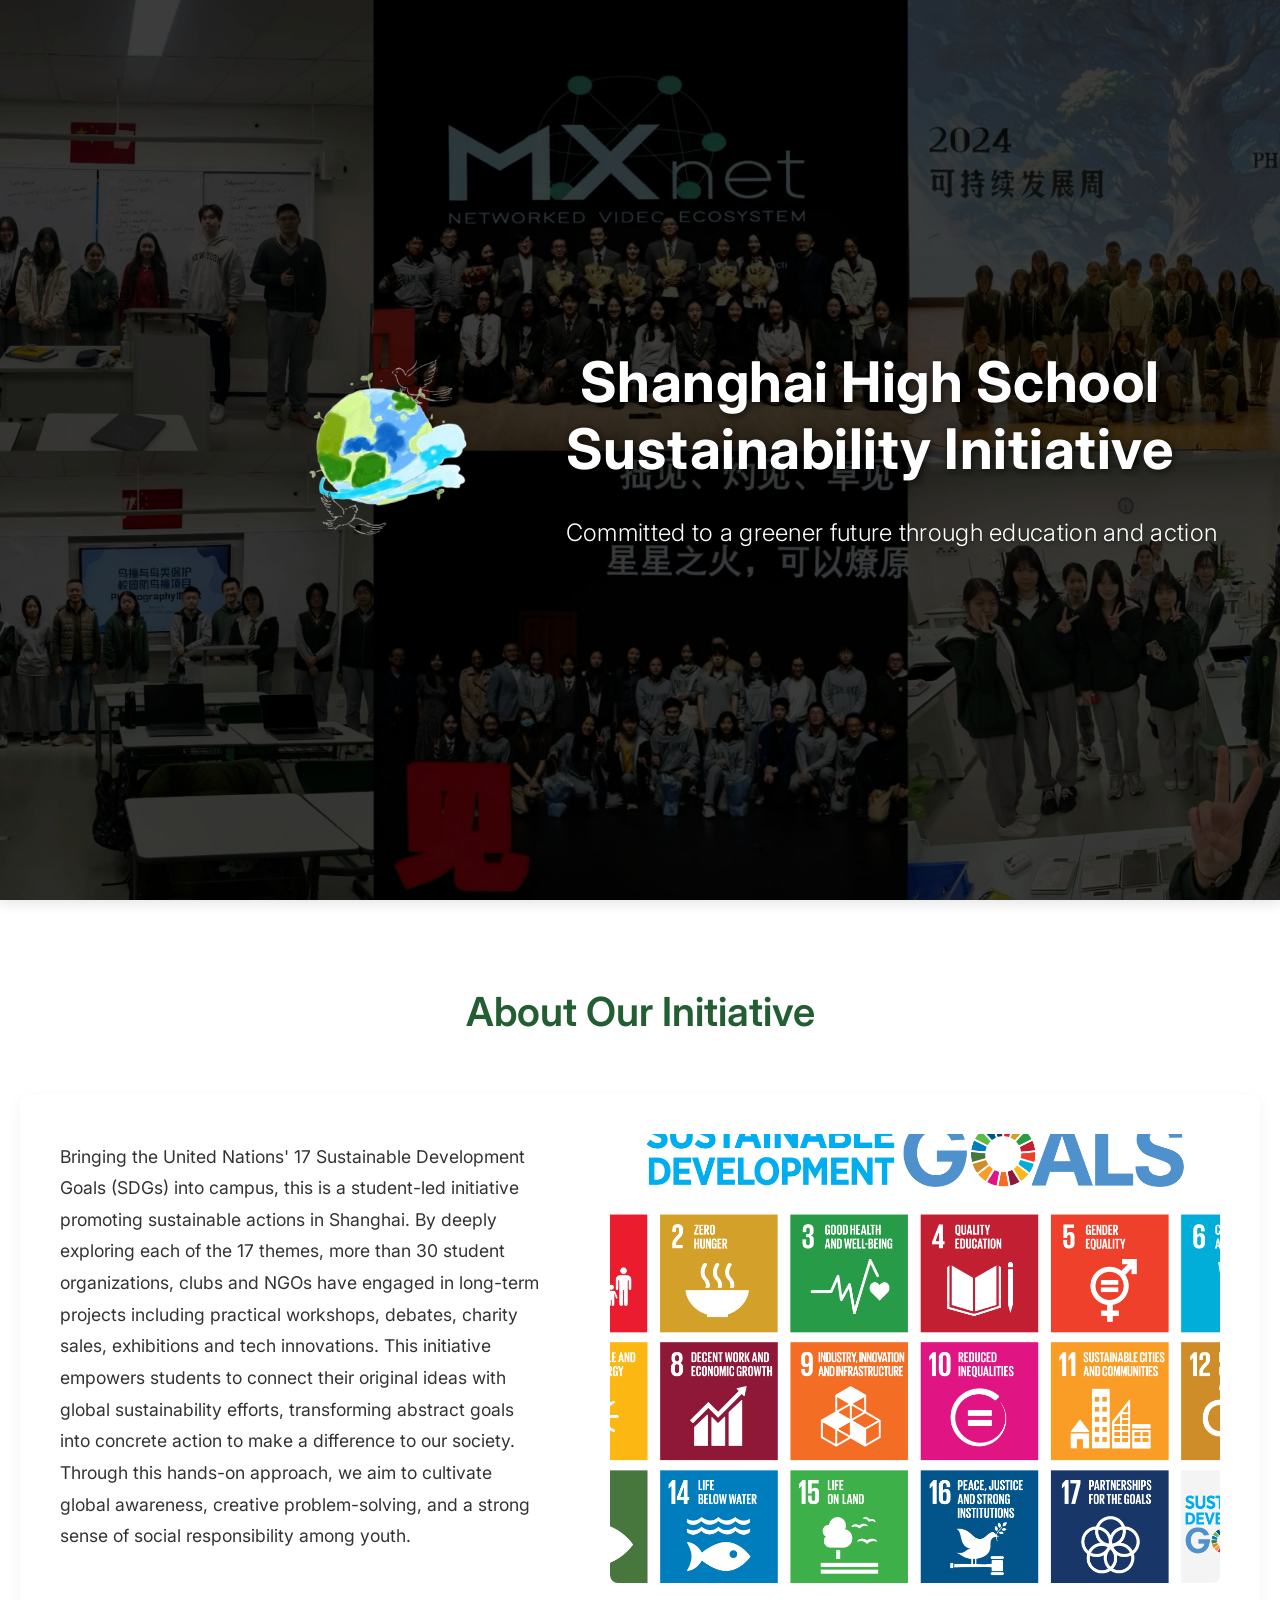
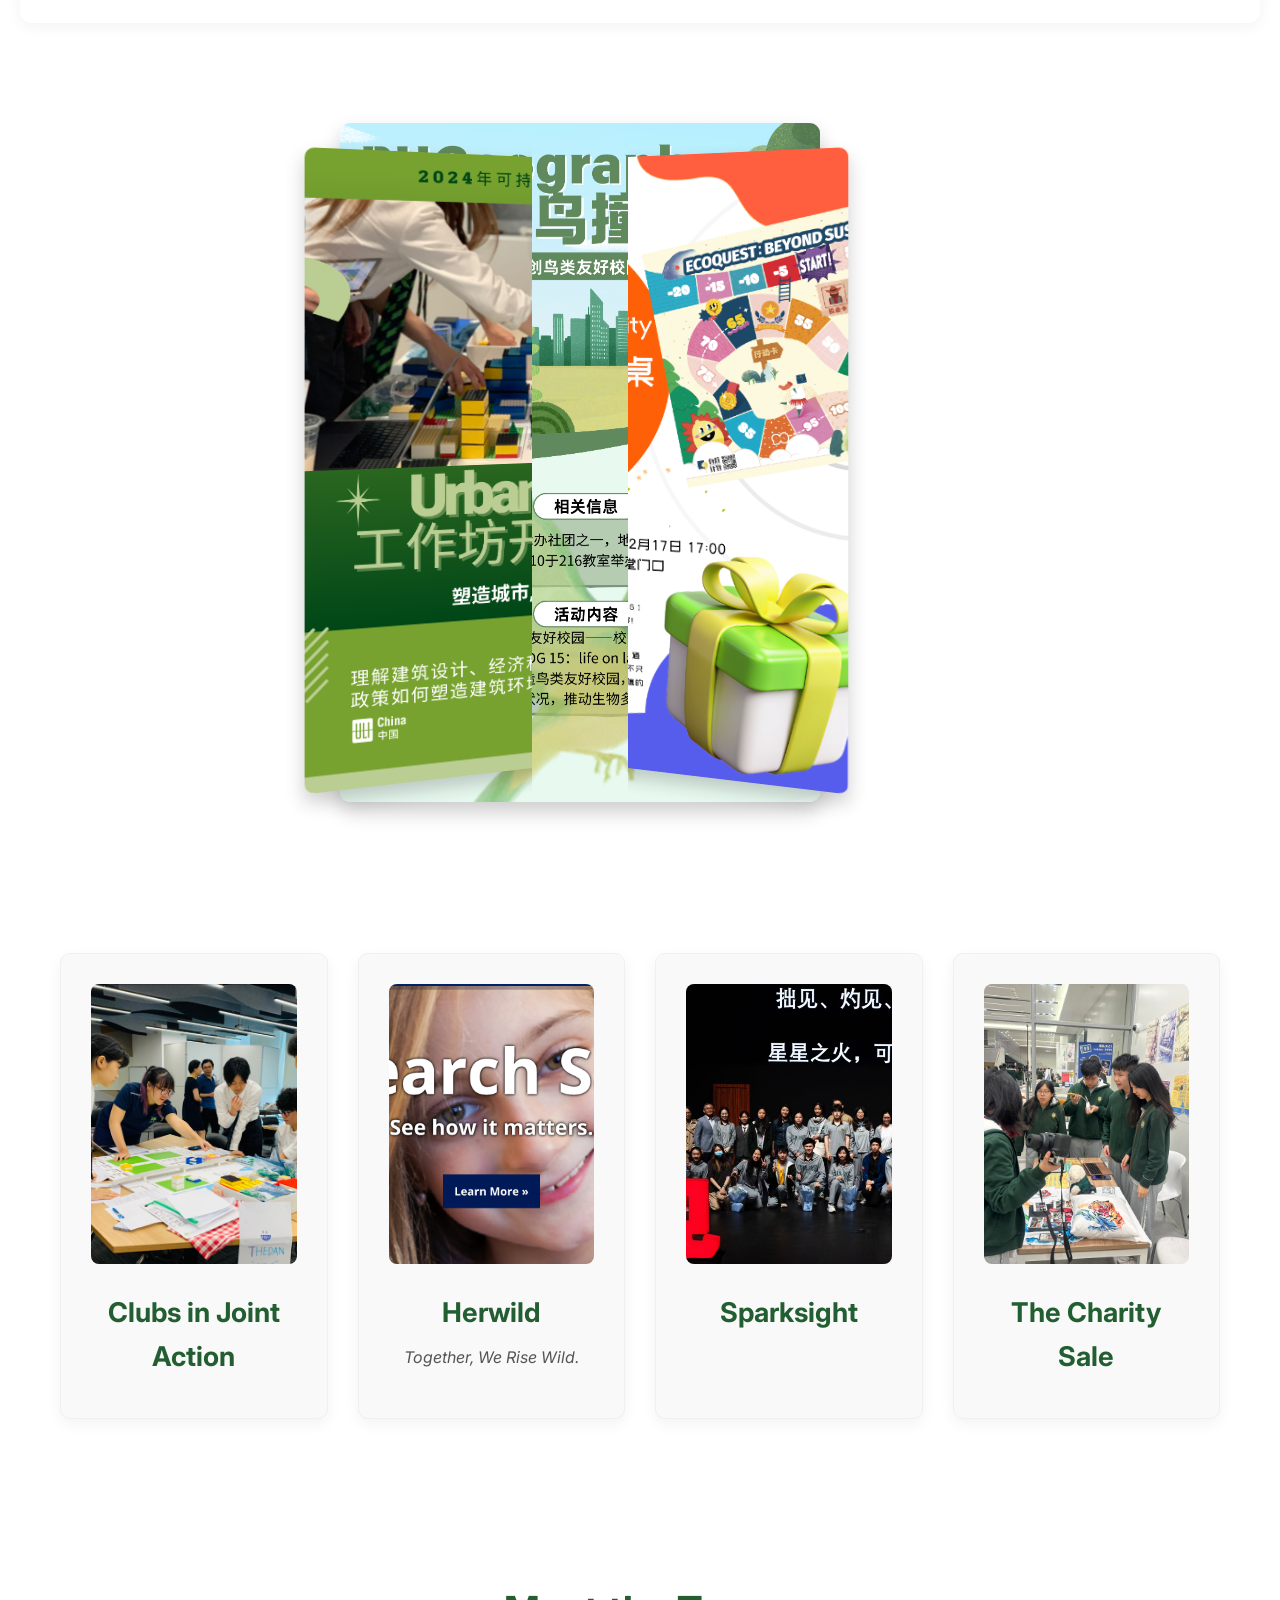
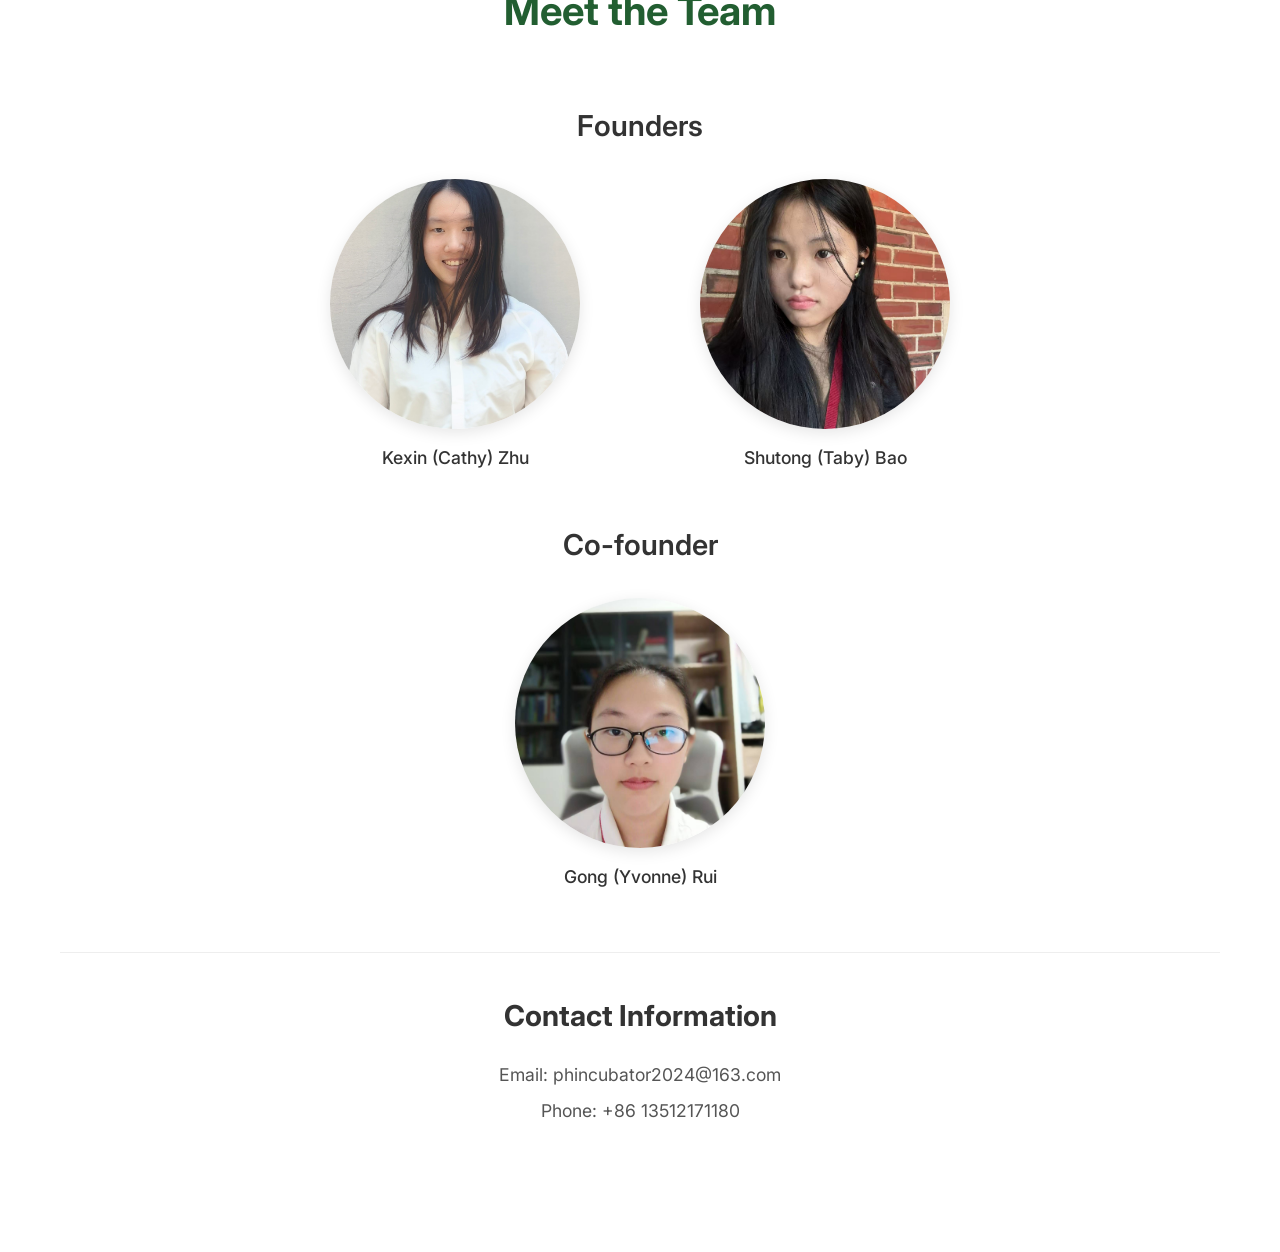
==== index.html @ 22771d93 "Rename c1.html to index.html" ====
<!DOCTYPE html>
<html lang="en">
<head>
    <meta charset="UTF-8">
    <meta name="viewport" content="width=device-width, initial-scale=1.0">
    <title>Shanghai High School Sustainability Initiative</title>
    <link rel="preconnect" href="https://fonts.googleapis.com">
    <link rel="preconnect" href="https://fonts.gstatic.com" crossorigin>
    <link href="https://fonts.googleapis.com/css2?family=Inter:wght@400;500;600;700&display=swap" rel="stylesheet">
    <link rel="stylesheet" href="c1.css">
    <style>
        * {
            margin: 0;
            padding: 0;
            box-sizing: border-box;
        }

        body {
            font-family: 'Inter', sans-serif;
            color: #333;
            line-height: 1.6;
            overflow-x: hidden;
            margin: 0;
            padding: 0;
            background-color: #fff;
        }

        .hero {
            height: 100vh;
            background-image: url('01.png');
            background-size: cover;
            background-position: center;
            background-attachment: fixed;
            position: relative;
            display: flex;
            align-items: center;
            justify-content: center;
            text-align: center;
        }

        .hero-content {
            position: relative;
            z-index: 2;
            color: white;
            text-align: left;
            padding: 40px 20px 40px 100px;
            max-width: 1400px;
            width: 100%;
            margin: 0 0 0 auto;
            box-sizing: border-box;
        }

        .logo-title {
            display: flex;
            flex-direction: row;
            align-items: center;
            justify-content: flex-start;
            gap: 60px;
            margin: 0;
            padding: 20px 0;
            width: 100%;
        }
        
        .title-wrapper {
            display: flex;
            flex-direction: column;
            align-items: flex-start;
            max-width: 800px;
            padding: 0;
            flex-shrink: 1;
        }

        .logo-title img {
            max-height: 400px;
            max-width: 700px;
            width: auto;
            height: auto;
            display: block;
            object-fit: contain;
            object-position: left center;
        }
        
        .logo-title img:hover {
            transform: scale(1.05);
        }

        .title {
            font-size: 2.8rem;
            font-weight: 700;
            text-shadow: 2px 2px 8px rgba(0, 0, 0, 0.7);
            line-height: 1.1;
            margin: 0;
            text-align: left;
            padding: 0;
            letter-spacing: 0.5px;
        }

        .subtitle {
            font-size: 1.4rem;
            margin: 15px 0 0 0;
            color: rgba(220, 230, 230, 0.95);
            text-shadow: 1px 1px 3px rgba(0, 0, 0, 0.7);
            font-weight: 300;
            line-height: 1.5;
            text-align: left;
            max-width: 100%;
            letter-spacing: 0.3px;
        }

        .hero::before {
            content: '';
            position: absolute;
            top: 0;
            left: 0;
            right: 0;
            bottom: 0;
            background: rgba(0, 0, 0, 0.4);
            z-index: 1;
        }

        .hero-content {
            position: relative;
            z-index: 2;
            max-width: 90%;
            text-align: center;
        }

        .hero-content h1 {
            font-size: 3.5rem;
            margin-bottom: 1rem;
            text-align: center;
        }

        .hero-content p {
            font-size: 1.5rem;
            color: #fff;
            text-shadow: 0 2px 4px rgba(0,0,0,0.5);
            margin-top: 1rem;
        }

        h1 {
            color: white;
            font-weight: 700;
            line-height: 1.2;
        }

        .content-section {
            padding: 80px 10%;
            background-color: #fff;
        }

        .about-section {
            padding: 80px 20px;
            background-color: #fff;
            width: 100%;
            box-sizing: border-box;
        }
        
        .about-content {
            width: 100%;
            max-width: 1400px;
            margin: 0 auto;
        }
        
        .section-title {
            text-align: center;
            font-size: 2.5rem;
            color: #225e31;
            margin-bottom: 50px;
            font-weight: 600;
        }
        
        .about-container {
            display: flex;
            flex-direction: row;
            align-items: center;
            justify-content: center;
            gap: 50px;
            width: 100%;
            max-width: 1400px;
            margin: 0 auto;
            padding: 40px;
            box-sizing: border-box;
        }

        .about-text {
            flex: 1 1 45%;
            max-width: 45%;
            text-align: left;
        }
        
        .about-text p {
            color: #333;
            font-size: 1.1rem;
            line-height: 1.8;
            margin: 0 0 1.5rem 0;
            text-align: left;
        }
        
        .about-image {
            flex: 1 1 55%;
            max-width: 55%;
            display: flex;
            justify-content: center;
            align-items: center;

    .about-img {
        max-width: 60%;
        height: auto;
        object-fit: contain;
        display: block;
        margin: 0 auto;
        transition: transform 0.3s ease;
    }

    .about-img:hover {
        transform: scale(1.05);
    }
    
    .gallery-container-stacked {
        position: relative;
        width: 600px;
        height: 400px;
        margin: 100px auto;
        transform-style: preserve-3d;
        perspective: 1000px;
    }
        }
        
        .gallery-container-stacked {
            position: relative;
            width: 600px;
            height: 400px;
            margin: 100px auto;
            transform-style: preserve-3d;
            perspective: 1000px;
        }

        .gallery-image-stacked {
            position: absolute;
            width: 80%;
            height: auto;
            object-fit: cover;
            border-radius: 10px;
            box-shadow: 0 10px 20px rgba(0,0,0,0.2);
            cursor: pointer;
            transition: transform 0.5s ease, z-index 0.5s ease;
        }

        .gallery-image-stacked:nth-child(1) {
            transform: translateX(-10%) rotateY(15deg) scale(0.9);
            z-index: 1;
        }

        .gallery-image-stacked:nth-child(2) {
            transform: translateX(0) rotateY(0deg) scale(1);
            z-index: 2;
        }

        .gallery-image-stacked:nth-child(3) {
            transform: translateX(10%) rotateY(-15deg) scale(0.9);
            z-index: 1;
        }

        .gallery-container-stacked:hover .gallery-image-stacked:nth-child(1) {
            transform: translateX(-70%) rotateY(0deg) scale(0.9);
            z-index: 3;
        }

        .gallery-container-stacked:hover .gallery-image-stacked:nth-child(2) {
            transform: translateX(0) rotateY(0deg) scale(0.9);
            z-index: 3;
        }

        .gallery-container-stacked:hover .gallery-image-stacked:nth-child(3) {
            transform: translateX(70%) rotateY(0deg) scale(0.9);
            z-index: 3;
        }

        .lightbox-overlay-stacked {
            position: fixed;
            top: 0;
            left: 0;
            width: 100%;
            height: 100%;
            background-color: rgba(0,0,0,0.8);
            backdrop-filter: blur(10px);
            display: flex;
            justify-content: center;
            align-items: center;
            z-index: 1000;
        }

        .lightbox-image-stacked {
            max-width: 90%;
            max-height: 90%;
            object-fit: contain;
            box-shadow: 0 0 40px rgba(0,0,0,0.5);
        }

        .close-lightbox-stacked {
            position: absolute;
            top: 30px;
            right: 40px;
            color: #fff;
            font-size: 50px;
            font-weight: bold;
            cursor: pointer;
        }

        .projects-section {
            padding: 80px 40px;
            background-color: #fff;
            margin-top: 350px;
        }

        .projects-grid {
            display: flex;
            justify-content: center;
            gap: 30px;
            max-width: 1600px;
            margin: 0 auto;
        }

        .project-card {
            flex: 1 1 360px;
            max-width: 400px;
            background-color: #f9f9f9;
            border: 1px solid #f0f0f0;
            border-radius: 10px;
            text-align: center;
            padding: 30px;
            box-shadow: 0 5px 15px rgba(0,0,0,0.05);
            transition: transform 0.3s, box-shadow 0.3s;
            text-decoration: none;
        }

        .project-card:hover {
            transform: translateY(-10px);
            box-shadow: 0 15px 25px rgba(0,0,0,0.1);
        }

        .project-card img {
            width: 100%;
            height: 280px;
            object-fit: cover;
            border-radius: 8px;
            margin-bottom: 20px;
        }

        .project-card h3 {
            font-size: 1.7rem;
            color: #225e31;
            margin: 0 0 10px 0;
        }

        .project-card .slogan {
            font-size: 1rem;
            color: #555;
            font-style: italic;
        }

        .team-section {
            padding: 80px 40px 40px;
            text-align: center;
            background-color: #fff;
        }

        .team-section h2 {
            font-size: 2.5rem;
            color: #225e31;
            margin-bottom: 60px;
        }

        .team-subsection {
            margin-bottom: 50px;
        }

        .team-subsection h3 {
            font-size: 1.8rem;
            color: #333;
            margin-bottom: 30px;
            font-weight: 600;
        }

        .team-grid {
            display: flex;
            justify-content: center;
            gap: 120px;
            flex-wrap: wrap;
        }

        .team-member {
            flex-basis: 250px;
            display: flex;
            flex-direction: column;
            align-items: center;
        }

        .team-member img {
            width: 250px;
            height: 250px;
            border-radius: 50%;
            object-fit: cover;
            margin-bottom: 15px;
            box-shadow: 0 4px 15px rgba(0,0,0,0.1);
        }

        .team-member p {
            font-size: 1.1rem;
            font-weight: 500;
        }

        .contact-info {
            margin-top: 60px;
            padding-top: 40px;
            border-top: 1px solid #eee;
        }

        .contact-info h3 {
            font-size: 1.8rem;
            color: #333;
            margin-bottom: 20px;
        }

        .contact-info p {
            font-size: 1.1rem;
            color: #555;
            line-height: 1.8;
            margin: 5px 0;
        }

        @media (max-width: 1200px) {
            .book {
                width: 70vw;
                height: 60vh;
            }
        }

        @media (max-width: 768px) {
            .logo-title {
                flex-direction: column;
                gap: 20px;
                padding: 30px 0;
            }

            .logo-title img {
                height: 150px;
                margin: 0 auto;
            }

            .title {
                font-size: 2.5rem;
                text-align: center;
            }

            .subtitle {
                font-size: 1.2rem;
                max-width: 90%;
            }
            
            .about-container {
                flex-direction: column;
                gap: 30px;
                padding: 20px;
            }
            
            .about-text {
                padding-right: 0;
            }
            
            .about-image {
                max-width: 100%;
                margin-top: 20px;
            }
            
            .book-container {
                height: 50vh;
                min-height: 300px;
                margin: 20px auto;
            }
            
            .book {
                max-width: 90%;
            }
        }
        
        @media (max-width: 480px) {
            .title {
                font-size: 2rem;
            }
            
            .subtitle {
                font-size: 1.1rem;
            }
        }
    </style>
</head>
<body>
    <div class="hero">
        <div class="hero-content">
            <div class="logo-title">
                <img src="lg.png?v=1.1" alt="Logo" class="logo">
                <div class="title-wrapper">
                    <h1 class="title">Shanghai High School<br>Sustainability Initiative</h1>
                    <p class="subtitle">Committed to a greener future through education and action</p>
                </div>
            </div>
        </div>
    </div>

    <div class="about-section">
        <div class="about-content">
            <h2 class="section-title">About Our Initiative</h2>
            <div class="about-container">
                <div class="about-text">
                    <p>Bringing the United Nations' 17 Sustainable Development Goals (SDGs) into campus, this is a student-led initiative promoting sustainable actions in Shanghai. By deeply exploring each of the 17 themes, more than 30 student organizations, clubs and NGOs have engaged in long-term projects including practical workshops, debates, charity sales, exhibitions and tech innovations. This initiative empowers students to connect their original ideas with global sustainability efforts, transforming abstract goals into concrete action to make a difference to our society. Through this hands-on approach, we aim to cultivate global awareness, creative problem-solving, and a strong sense of social responsibility among youth.</p>
                </div>
                <div class="about-image">
                    <img src="02.png" alt="About our initiative" class="about-img" id="aboutImage">
                </div>

            </div>
        </div>

        <div class="gallery-container">
            <div class="gallery-container-stacked">
                <img src="03.png" alt="Image 3" class="gallery-image-stacked">
                <img src="04.png" alt="Image 4" class="gallery-image-stacked">
                <img src="05.png" alt="Image 5" class="gallery-image-stacked">
            </div>

            <div class="lightbox-overlay-stacked" style="display: none;">
                <span class="close-lightbox-stacked">&times;</span>
                <img class="lightbox-image-stacked" src="">
            </div>
        </div>

        <section class="projects-section">
            <div class="projects-grid">
                <a href="clubs.html" class="project-card">
                    <img src="p1.png" alt="Clubs in Joint Action">
                    <h3>Clubs in Joint Action</h3>
                </a>
                <div class="project-card">
                    <img src="p2.png" alt="Herwild">
                    <h3>Herwild</h3>
                    <p class="slogan">Together, We Rise Wild.</p>
                </div>
                <div class="project-card">
                    <img src="p3.png" alt="Sparksight">
                    <h3>Sparksight</h3>
                </div>
                <div class="project-card">
                    <img src="p4.png" alt="The Charity Sale">
                    <h3>The Charity Sale</h3>
                </div>
            </div>
        </section>

        <section class="team-section">
            <h2>Meet the Team</h2>
            <div class="team-subsection">
                <h3>Founders</h3>
                <div class="team-grid">
                    <div class="team-member">
                        <img src="jr1.png" alt="Kexin (Cathy) Zhu">
                        <p>Kexin (Cathy) Zhu</p>
                    </div>
                    <div class="team-member">
                        <img src="jr2.png" alt="Shutong (Taby) Bao">
                        <p>Shutong (Taby) Bao</p>
                    </div>
                </div>
            </div>
            <div class="team-subsection">
                <h3>Co-founder</h3>
                <div class="team-grid">
                    <div class="team-member">
                        <img src="jr3.png" alt="Gong (Yvonne) Rui">
                        <p>Gong (Yvonne) Rui</p>
                    </div>
                </div>
            </div>
            <div class="contact-info">
                <h3>Contact Information</h3>
                <p>Email: phincubator2024@163.com</p>
                <p>Phone: +86 13512171180</p>
            </div>
        </section>
        <script src="c1.js"></script>
        <script>
            document.addEventListener('DOMContentLoaded', function() {
                const galleryImages = document.querySelectorAll('.gallery-image-stacked');
                const lightboxOverlay = document.querySelector('.lightbox-overlay-stacked');
                const lightboxImage = document.querySelector('.lightbox-image-stacked');
                const closeLightbox = document.querySelector('.close-lightbox-stacked');

                galleryImages.forEach(image => {
                    image.addEventListener('click', () => {
                        const src = image.getAttribute('src');
                        lightboxImage.setAttribute('src', src);
                        lightboxOverlay.style.display = 'flex';
                    });
                });

                const closeLight = () => {
                    lightboxOverlay.style.display = 'none';
                }

                closeLightbox.addEventListener('click', closeLight);
                lightboxOverlay.addEventListener('click', (e) => {
                    if (e.target === lightboxOverlay) {
                        closeLight();
                    }
                });
            });
        </script>
    </div>
</body>
</html>
---- c1.css ----
/* Base Styles */
body {
    font-family: 'Inter', sans-serif;
    color: #333;
    line-height: 1.6;
    overflow-x: hidden;
    background: linear-gradient(135deg, #e8f5e9 0%, #ffffff 100%);
    min-height: 100vh;
}

/* Hero Section */
.hero {
    height: 100vh;
    background-image: url('01.png');
    background-size: cover;
    background-position: center;
    background-attachment: fixed;
    position: relative;
    display: flex;
    align-items: center;
    justify-content: center;
    text-align: center;
    box-shadow: 0 4px 12px rgba(0,0,0,0.1);
}

.hero::before {
    content: '';
    position: absolute;
    top: 0;
    left: 0;
    right: 0;
    bottom: 0;
    background: linear-gradient(135deg, rgba(46, 125, 50, 0.2) 0%, rgba(200, 230, 201, 0.6) 100%);
}

.hero-content {
    position: relative;
    z-index: 1;
    max-width: 90%;
    color: #1b5e20;
    text-shadow: 0 1px 2px rgba(255,255,255,0.8);
}

.hero-content h1 {
    font-size: clamp(2rem, 5vw, 3.5rem);
    font-weight: 700;
    line-height: 1.2;
    margin-bottom: 1.5rem;
}

.hero-content .title-line {
    display: block;
}

.hero-content p {
    font-size: clamp(1.1rem, 2vw, 1.5rem);
    color: #2e7d32;
    text-shadow: 0 1px 2px rgba(255,255,255,0.8);
    margin-top: 1.5rem;
}

/* Content Section */
.content-section {
    padding: 40px 20px;
    background: linear-gradient(135deg, #ffffff 0%, #e8f5e9 100%);
    min-height: 100vh;
    display: flex;
    flex-direction: column;
    align-items: center;
    justify-content: center;
    overflow: hidden;
}

.about-container {
    display: flex;
    align-items: center;
    gap: 40px;
    margin-bottom: 60px;
    background: rgba(255, 255, 255, 0.8);
    padding: 30px;
    border-radius: 12px;
    box-shadow: 0 4px 15px rgba(0,0,0,0.05);
}

.about-text {
    flex: 1.5;
    padding-right: 20px;
}

.about-text h2 {
    font-size: clamp(1.8rem, 3vw, 2.5rem);
    margin-bottom: 1.5rem;
    color: #1b5e20;
}

.about-text p {
    font-size: clamp(1rem, 1.2vw, 1.2rem);
    line-height: 1.8;
    margin-bottom: 1.5rem;
    color: #2e7d32;
}

.about-image {
    flex: 1;
    text-align: center;
    max-width: 40%;
}

.about-image img {
    max-width: 100%;
    height: auto;
    border-radius: 8px;
    box-shadow: 0 4px 15px rgba(0,0,0,0.1);
    transition: transform 0.3s ease;
}

.about-image:hover img {
    transform: scale(1.02);
}

/* Book Container */
.book-container {
    perspective: 1200px;
    width: 100%;
    max-width: 600px;
    height: 60vh;
    min-height: 400px;
    margin: 20px auto;
    display: flex;
    justify-content: center;
    align-items: center;
    position: relative;
}

.book {
    position: relative;
    width: 100%;
    height: 100%;
    max-width: 500px;
    transform-style: preserve-3d;
    transition: transform 1s;
    transform-origin: center;
    margin: 0 auto;
}

.front-cover, .back-cover, .page {
    position: absolute;
    width: 100%;
    height: 100%;
    top: 0;
    left: 0;
    border-radius: 8px;
    box-shadow: 0 10px 30px rgba(0,0,0,0.2);
}

.front-cover {
    background: white;
    z-index: 3;
    display: flex;
    align-items: center;
    justify-content: center;
    padding: 20px;
    transform-style: preserve-3d;
    backface-visibility: hidden;
}

.front-cover img {
    max-width: 90%;
    max-height: 90%;
    object-fit: contain;
    border-radius: 4px;
}

.page {
    background: white;
    transform-style: preserve-3d;
    transition: transform 1s;
    z-index: 2;
}

.page-front, .page-back {
    position: absolute;
    width: 100%;
    height: 100%;
    backface-visibility: hidden;
    display: flex;
    align-items: center;
    justify-content: center;
    padding: 20px;
}

.page-front img, .page-back img {
    max-width: 90%;
    max-height: 90%;
    object-fit: contain;
    border-radius: 4px;
}

.page-front {
    transform: rotateY(0deg);
    z-index: 2;
}

.page-back {
    transform: rotateY(180deg);
}

/* Book open state */
.book.open {
    transform: rotateY(180deg);
}

.book.open .page {
    transform: rotateY(-160deg);
    transition-delay: 0.3s;
}

/* Responsive Design */
@media (max-width: 1200px) {
    .book-container {
        height: 50vh;
    }
}

@media (max-width: 768px) {
    .hero-content h1 {
        font-size: 2rem;
    }
    
    .hero-content p {
        font-size: 1.1rem;
    }

    .about-container {
        flex-direction: column;
        gap: 30px;
        padding: 20px;
    }

    .about-text {
        padding-right: 0;
    }

    .about-image {
        max-width: 100%;
        margin-top: 20px;
    }
    
    .content-section {
        padding: 20px 15px;
    }
    
    .book-container {
        width: 100%;
        height: 50vh;
        min-height: 300px;
        margin: 20px auto;
    }
    
    .book {
        max-width: 90%;
    }
    
    .front-cover img, 
    .page-front img, 
    .page-back img {
        max-width: 95%;
        max-height: 95%;
    }
}

/* Ensure book is centered in the viewport */
@media (min-height: 800px) {
    .book-container {
        height: 70vh;
    }
}

/* Responsive adjustments */
@media (max-width: 768px) {
    .book-container {
        height: 50vh;
        min-height: 300px;
    }
    
    .book {
        max-width: 90%;
    }
}

/* For very small screens */
@media (max-width: 480px) {
    .book-container {
        height: 40vh;
        min-height: 250px;
    }
    
    .front-cover img,
    .page-front img,
    .page-back img {
        max-width: 95%;
        max-height: 95%;
    }
}

/* Animation */
@keyframes fadeIn {
    from { opacity: 0; transform: translateY(20px); }
    to { opacity: 1; transform: translateY(0); }
}

.about-container, .book-container {
    animation: fadeIn 0.8s ease-out forwards;
}
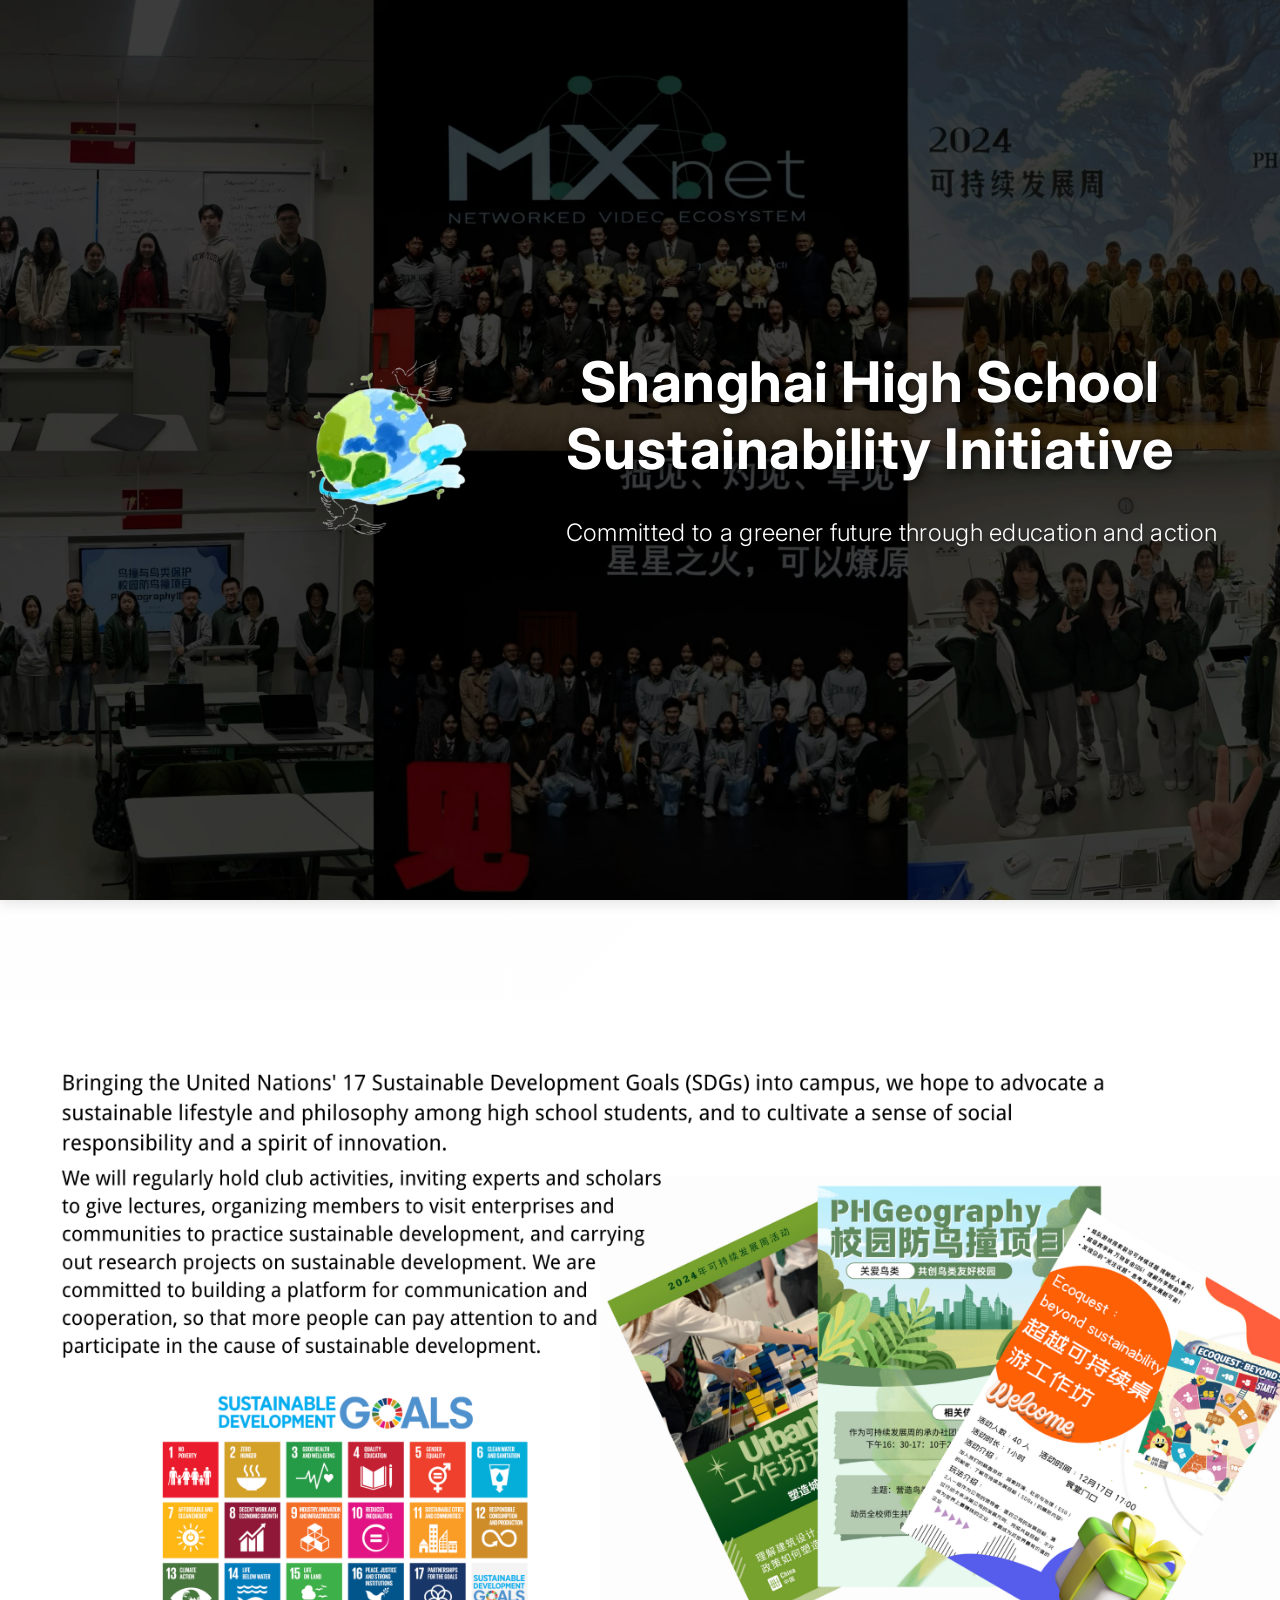
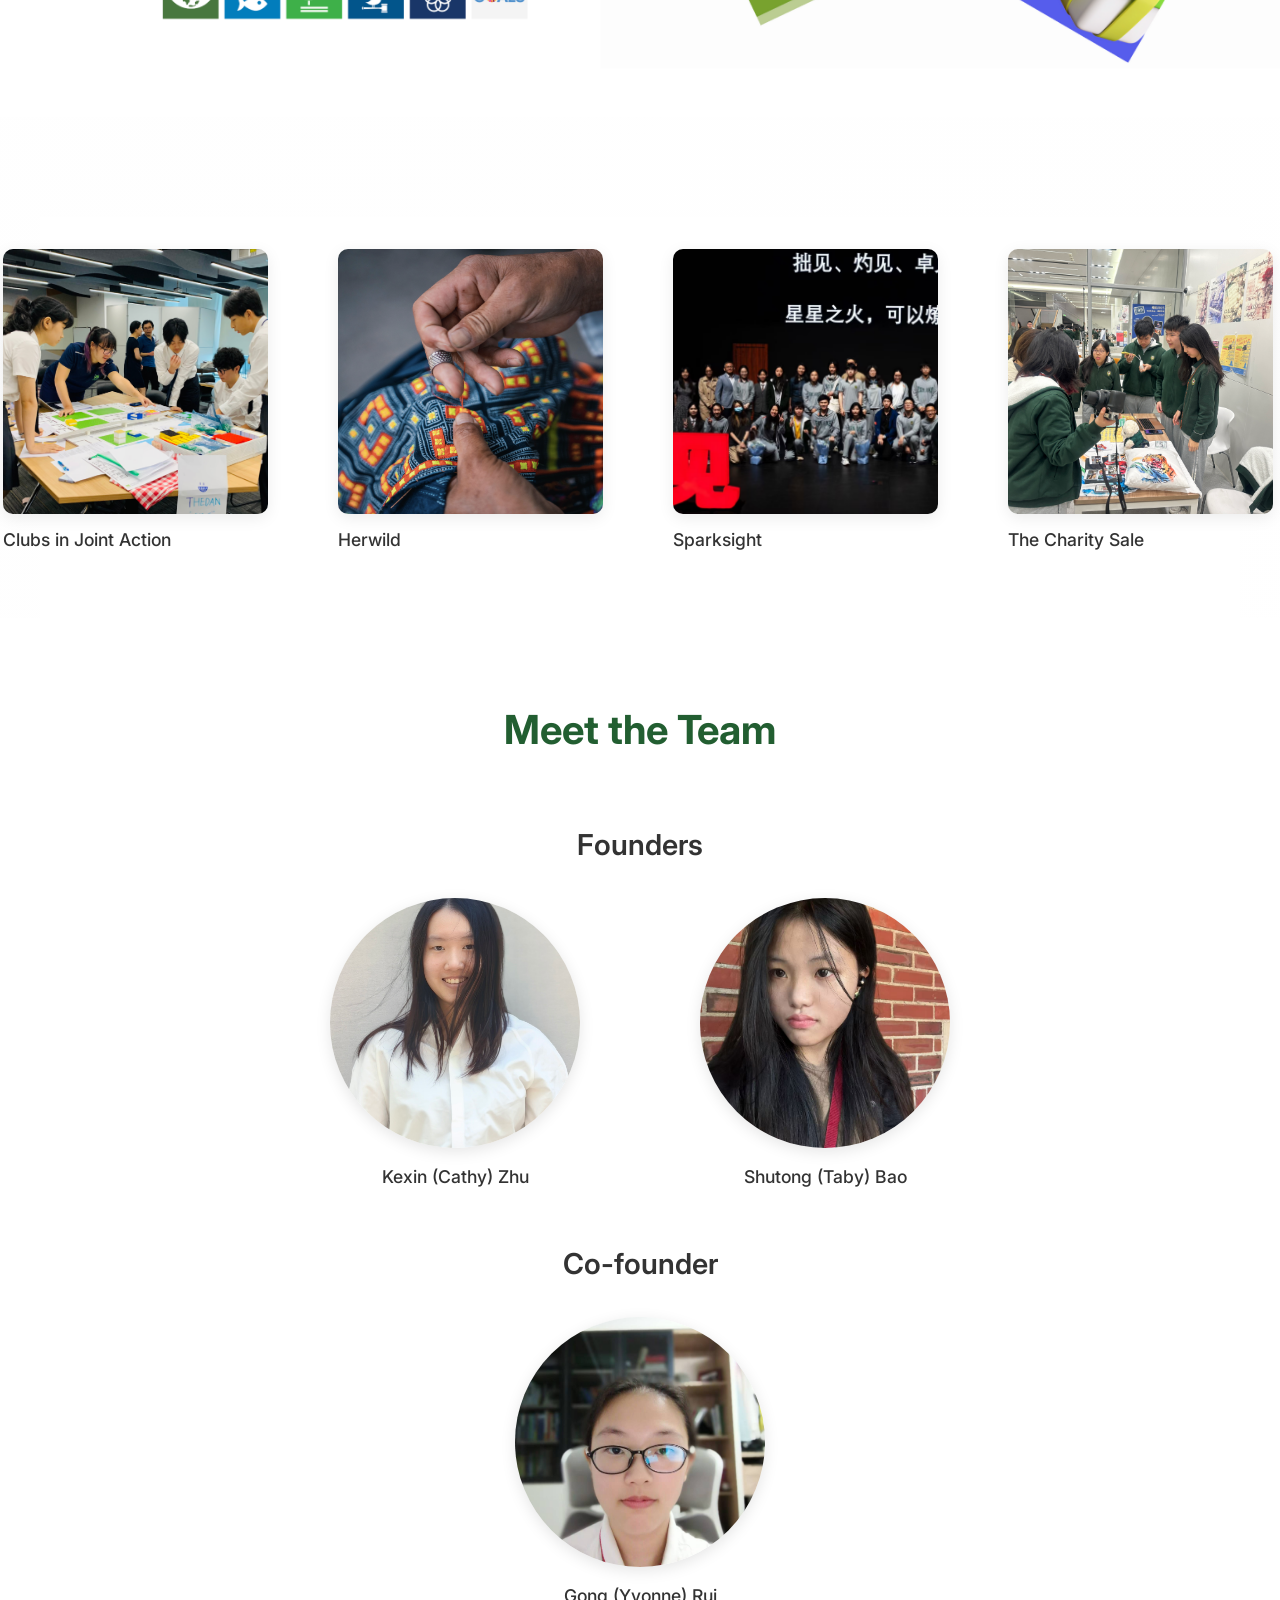
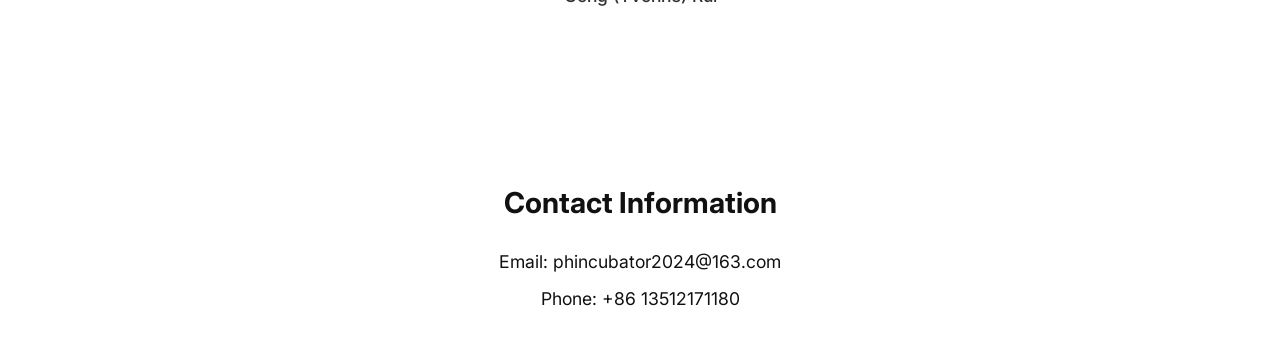
==== commit 7ed9c954: "Update website pages and images" ====
--- a/index.html
+++ b/index.html
@@ -22,7 +22,7 @@
             overflow-x: hidden;
             margin: 0;
             padding: 0;
-            background-color: #fff;
+            background-color: #fff; /* Uniform white background */
         }
 
         .hero {
@@ -145,21 +145,37 @@
         }
 
         .content-section {
+            html, body {
+                background: #ffffff !important;
+                background-color: #ffffff !important;
+                background-image: none !important;
+            }
+            
+            .content-section {
+                background: #ffffff !important;
+                background-color: #ffffff !important;
+                background-image: none !important;
+            }
+            
+            .about-container {
+                background: #ffffff !important;
+                background-color: #ffffff !important;
+                background-image: none !important;
+                box-shadow: none !important;
+                border-radius: 0 !important;
+            }
+            
+            .about-section {
+                background: #ffffff !important;
+                background-color: #ffffff !important;
+                background-image: none !important;
+            }
             padding: 80px 10%;
-            background-color: #fff;
+            background-color: #fff; /* Uniform white background */
         }
 
         .about-section {
-            padding: 80px 20px;
-            background-color: #fff;
-            width: 100%;
-            box-sizing: border-box;
-        }
-        
-        .about-content {
-            width: 100%;
-            max-width: 1400px;
-            margin: 0 auto;
+            padding: 80px 40px;
         }
         
         .section-title {
@@ -172,68 +188,91 @@
         
         .about-container {
             display: flex;
-            flex-direction: row;
-            align-items: center;
-            justify-content: center;
-            gap: 50px;
-            width: 100%;
-            max-width: 1400px;
+            align-items: center; /* Vertically center align the columns */
+            gap: 60px; /* Increase gap between columns */
+            max-width: 1200px;
             margin: 0 auto;
-            padding: 40px;
-            box-sizing: border-box;
+        }
+
+        .left-column {
+            flex-basis: 45%;
+            display: flex;
+            flex-direction: column;
         }
 
         .about-text {
-            flex: 1 1 45%;
-            max-width: 45%;
-            text-align: left;
+            margin-bottom: 30px;
         }
         
         .about-text p {
             color: #333;
             font-size: 1.1rem;
             line-height: 1.8;
-            margin: 0 0 1.5rem 0;
-            text-align: left;
-        }
-        
-        .about-image {
-            flex: 1 1 55%;
-            max-width: 55%;
-            display: flex;
-            justify-content: center;
-            align-items: center;
-
-    .about-img {
-        max-width: 60%;
+        }
+
+    .right-column {
+        flex-basis: 55%;
+        margin-top: 0; /* Reset margin */
+    }
+
+    .right-side-image {
+        width: 100%;
+        height: auto;
+        transform: rotate(8deg); /* Re-apply and adjust rotation */
+        transition: transform 0.3s ease;
+    }
+
+    .right-side-image:hover {
+        transform: rotate(0deg) scale(1.05);
+    }
+
+
+
+    .bottom-image-section {
+        width: 100%;
+        display: flex;
+        justify-content: center;
+        align-items: center;
+        margin: 60px 0;
+        padding: 0 40px;
+    }
+
+    .bottom-large-image {
+        width: 70%;
+        max-width: 800px;
         height: auto;
         object-fit: contain;
+        border-radius: 20px;
+        box-shadow: 0 8px 25px rgba(0, 0, 0, 0.2);
+        transition: transform 0.3s ease, box-shadow 0.3s ease;
+        cursor: pointer;
+        background-image: url('02.png');
+        background-size: cover;
+        background-position: center;
+    }
+
+    .bottom-image:hover {
+        transform: scale(1.03);
+        box-shadow: 0 12px 35px rgba(0, 0, 0, 0.3);
+    }
+
+    .bottom-image-container {
+        text-align: center;
+        margin-top: 50px;
+        padding: 0 20px;
+    }
+
+    .bottom-image {
         display: block;
-        margin: 0 auto;
-        transition: transform 0.3s ease;
-    }
-
-    .about-img:hover {
-        transform: scale(1.05);
+        margin: 30px 0 0 0; /* Adjust margin to position below text */
+        max-width: 100%; /* Allow it to take full width of the column */
+        height: auto;
     }
     
-    .gallery-container-stacked {
-        position: relative;
-        width: 600px;
-        height: 400px;
-        margin: 100px auto;
-        transform-style: preserve-3d;
-        perspective: 1000px;
-    }
-        }
-        
-        .gallery-container-stacked {
-            position: relative;
-            width: 600px;
-            height: 400px;
-            margin: 100px auto;
-            transform-style: preserve-3d;
-            perspective: 1000px;
+
+
+        .gallery-image-single:hover {
+            transform: scale(1.05);
         }
 
         .gallery-image-stacked {
@@ -308,44 +347,97 @@
             cursor: pointer;
         }
 
+        .lightbox-overlay-single {
+            position: fixed;
+            top: 0;
+            left: 0;
+            width: 100%;
+            height: 100%;
+            background-color: rgba(0, 0, 0, 0.8);
+            display: flex;
+            justify-content: center;
+            align-items: center;
+            z-index: 1000;
+        }
+
+        .lightbox-image-single {
+            max-width: 90%;
+            max-height: 90%;
+            object-fit: contain;
+        }
+
+        .close-lightbox-single {
+            position: absolute;
+            top: 20px;
+            right: 30px;
+            color: white;
+            font-size: 40px;
+            font-weight: bold;
+            cursor: pointer;
+        }
+
+        .close-lightbox-single:hover {
+            color: #ccc;
+        }
+
         .projects-section {
-            padding: 80px 40px;
-            background-color: #fff;
-            margin-top: 350px;
+            padding: 4rem 2rem;
+            background-color: #ffffff !important;
+            margin-top: 3cm; /* 下移3cm */
         }
 
         .projects-grid {
-            display: flex;
-            justify-content: center;
-            gap: 30px;
+            display: grid;
+            grid-template-columns: repeat(4, 1fr);
+            gap: 4rem;
             max-width: 1600px;
             margin: 0 auto;
         }
+        
+        /* Responsive layout for smaller screens */
+        @media (max-width: 1200px) {
+            .projects-grid {
+                grid-template-columns: repeat(2, 1fr);
+            }
+        }
+        
+        @media (max-width: 768px) {
+            .projects-grid {
+                grid-template-columns: 1fr;
+            }
+        }
 
         .project-card {
-            flex: 1 1 360px;
-            max-width: 400px;
-            background-color: #f9f9f9;
-            border: 1px solid #f0f0f0;
-            border-radius: 10px;
+            background: #ffffff;
+            border: 1px solid #e0e0e0;
+            box-shadow: 0 2px 10px rgba(0,0,0,0.06);
+            border-radius: 15px;
+            padding: 1.5rem;
             text-align: center;
-            padding: 30px;
-            box-shadow: 0 5px 15px rgba(0,0,0,0.05);
-            transition: transform 0.3s, box-shadow 0.3s;
+            transition: transform 0.35s cubic-bezier(0.25, 0.46, 0.45, 0.94), box-shadow 0.35s cubic-bezier(0.25, 0.46, 0.45, 0.94);
             text-decoration: none;
         }
 
         .project-card:hover {
-            transform: translateY(-10px);
-            box-shadow: 0 15px 25px rgba(0,0,0,0.1);
+            transform: translateY(-6px);
+            box-shadow: 0 8px 18px rgba(0,0,0,0.1);
+        }
+
+        /* 移除Clubs in Joint Action的下划线 */
+        .project-card[href="clubs.html"] {
+            text-decoration: none !important;
+        }
+        
+        .project-card[href="clubs.html"] h3 {
+            text-decoration: none !important;
         }
 
         .project-card img {
             width: 100%;
-            height: 280px;
+            height: 250px;
             object-fit: cover;
-            border-radius: 8px;
-            margin-bottom: 20px;
+            border-radius: 0; /* No rounded corners for images */
+            margin-bottom: 1.5rem;
         }
 
         .project-card h3 {
@@ -411,21 +503,31 @@
             font-weight: 500;
         }
 
+        footer {
+            background: linear-gradient(to bottom, #225e31, #1a3a24);
+            color: #fff;
+            text-align: center;
+            padding: 80px 20px 40px;
+            position: relative;
+            clip-path: polygon(0 15%, 100% 0, 100% 100%, 0% 100%);
+        }
+
         .contact-info {
-            margin-top: 60px;
-            padding-top: 40px;
-            border-top: 1px solid #eee;
+            /* Styles moved to footer */
+            margin-top: 0;
+            padding-top: 0;
+            border-top: none;
         }
 
         .contact-info h3 {
             font-size: 1.8rem;
-            color: #333;
+            color: #fff;
             margin-bottom: 20px;
         }
 
         .contact-info p {
             font-size: 1.1rem;
-            color: #555;
+            color: #eee;
             line-height: 1.8;
             margin: 5px 0;
         }
@@ -437,7 +539,9 @@
             }
         }
 
-        @media (max-width: 768px) {
+
+
+@media (max-width: 768px) {
             .logo-title {
                 flex-direction: column;
                 gap: 20px;
@@ -509,113 +613,99 @@
         </div>
     </div>
 
-    <div class="about-section">
-        <div class="about-content">
-            <h2 class="section-title">About Our Initiative</h2>
-            <div class="about-container">
-                <div class="about-text">
-                    <p>Bringing the United Nations' 17 Sustainable Development Goals (SDGs) into campus, this is a student-led initiative promoting sustainable actions in Shanghai. By deeply exploring each of the 17 themes, more than 30 student organizations, clubs and NGOs have engaged in long-term projects including practical workshops, debates, charity sales, exhibitions and tech innovations. This initiative empowers students to connect their original ideas with global sustainability efforts, transforming abstract goals into concrete action to make a difference to our society. Through this hands-on approach, we aim to cultivate global awareness, creative problem-solving, and a strong sense of social responsibility among youth.</p>
-                </div>
-                <div class="about-image">
-                    <img src="02.png" alt="About our initiative" class="about-img" id="aboutImage">
-                </div>
-
+    <div class="about-section" style="margin: 100px 0 0 0; padding: 0; width: 100%; max-width: 100%; overflow: hidden;">
+        <img src="th.png" alt="About Our Initiative" style="width: 100%; height: auto; display: block; max-width: 100%;">
+    </div>
+
+    <section class="projects-section" style="margin: 100px auto 0 auto; padding-top: 2rem; max-width: 1200px; display: flex; flex-direction: column; align-items: center;">
+        <div class="custom-gallery">
+            <div>
+                <a href="clubs.html">
+                  <img src="p1.png" alt="Clubs in Joint Action" class="gallery-img pure-img">
+                </a>
+                <div class="caption"><a href="clubs.html" style="color:inherit;text-decoration:none;">Clubs in Joint Action</a></div>
+            </div>
+            <div>
+                <a href="herwild.html" style="color:inherit;text-decoration:none;">
+                    <img src="p2.png" alt="Herwild" class="gallery-img pure-img">
+                </a>
+                <div class="caption"><a href="herwild.html" style="color:inherit;text-decoration:none;">Herwild</a></div>
+            </div>
+            <div>
+                <a href="sparksight.html" style="color:inherit;text-decoration:none;">
+                    <img src="p3.png" alt="Sparksight" class="gallery-img pure-img">
+                </a>
+                <div class="caption"><a href="sparksight.html" style="color:inherit;text-decoration:none;">Sparksight</a></div>
+            </div>
+            <div>
+                <a href="charitysale.html" style="color:inherit;text-decoration:none;">
+                    <img src="p4.png" alt="The Charity Sale" class="gallery-img pure-img">
+                </a>
+                <div class="caption"><a href="charitysale.html" style="color:inherit;text-decoration:none;">The Charity Sale</a></div>
             </div>
         </div>
-
-        <div class="gallery-container">
-            <div class="gallery-container-stacked">
-                <img src="03.png" alt="Image 3" class="gallery-image-stacked">
-                <img src="04.png" alt="Image 4" class="gallery-image-stacked">
-                <img src="05.png" alt="Image 5" class="gallery-image-stacked">
-            </div>
-
-            <div class="lightbox-overlay-stacked" style="display: none;">
-                <span class="close-lightbox-stacked">&times;</span>
-                <img class="lightbox-image-stacked" src="">
+    </section>
+
+    <section class="team-section" style="margin-top: 0;">
+        <h2>Meet the Team</h2>
+        <div class="team-subsection">
+            <h3>Founders</h3>
+            <div class="team-grid">
+                <div class="team-member">
+                    <img src="jr1.png" alt="Kexin (Cathy) Zhu">
+                    <p>Kexin (Cathy) Zhu</p>
+                </div>
+                <div class="team-member">
+                    <img src="jr2.png" alt="Shutong (Taby) Bao">
+                    <p>Shutong (Taby) Bao</p>
+                </div>
             </div>
         </div>
-
-        <section class="projects-section">
-            <div class="projects-grid">
-                <a href="clubs.html" class="project-card">
-                    <img src="p1.png" alt="Clubs in Joint Action">
-                    <h3>Clubs in Joint Action</h3>
-                </a>
-                <div class="project-card">
-                    <img src="p2.png" alt="Herwild">
-                    <h3>Herwild</h3>
-                    <p class="slogan">Together, We Rise Wild.</p>
-                </div>
-                <div class="project-card">
-                    <img src="p3.png" alt="Sparksight">
-                    <h3>Sparksight</h3>
-                </div>
-                <div class="project-card">
-                    <img src="p4.png" alt="The Charity Sale">
-                    <h3>The Charity Sale</h3>
+        <div class="team-subsection">
+            <h3>Co-founder</h3>
+            <div class="team-grid">
+                <div class="team-member">
+                    <img src="jr3.png" alt="Gong (Yvonne) Rui">
+                    <p>Gong (Yvonne) Rui</p>
                 </div>
             </div>
-        </section>
-
-        <section class="team-section">
-            <h2>Meet the Team</h2>
-            <div class="team-subsection">
-                <h3>Founders</h3>
-                <div class="team-grid">
-                    <div class="team-member">
-                        <img src="jr1.png" alt="Kexin (Cathy) Zhu">
-                        <p>Kexin (Cathy) Zhu</p>
-                    </div>
-                    <div class="team-member">
-                        <img src="jr2.png" alt="Shutong (Taby) Bao">
-                        <p>Shutong (Taby) Bao</p>
-                    </div>
-                </div>
-            </div>
-            <div class="team-subsection">
-                <h3>Co-founder</h3>
-                <div class="team-grid">
-                    <div class="team-member">
-                        <img src="jr3.png" alt="Gong (Yvonne) Rui">
-                        <p>Gong (Yvonne) Rui</p>
-                    </div>
-                </div>
-            </div>
-            <div class="contact-info">
-                <h3>Contact Information</h3>
-                <p>Email: phincubator2024@163.com</p>
-                <p>Phone: +86 13512171180</p>
-            </div>
-        </section>
-        <script src="c1.js"></script>
-        <script>
-            document.addEventListener('DOMContentLoaded', function() {
-                const galleryImages = document.querySelectorAll('.gallery-image-stacked');
-                const lightboxOverlay = document.querySelector('.lightbox-overlay-stacked');
-                const lightboxImage = document.querySelector('.lightbox-image-stacked');
-                const closeLightbox = document.querySelector('.close-lightbox-stacked');
-
-                galleryImages.forEach(image => {
-                    image.addEventListener('click', () => {
-                        const src = image.getAttribute('src');
-                        lightboxImage.setAttribute('src', src);
-                        lightboxOverlay.style.display = 'flex';
-                    });
-                });
-
-                const closeLight = () => {
-                    lightboxOverlay.style.display = 'none';
-                }
-
-                closeLightbox.addEventListener('click', closeLight);
-                lightboxOverlay.addEventListener('click', (e) => {
-                    if (e.target === lightboxOverlay) {
-                        closeLight();
-                    }
+        </div>
+    </section>
+
+    <footer style="margin-top: 0; background: #fff; color: #111;">
+        <div class="contact-info">
+            <h3>Contact Information</h3>
+            <p>Email: phincubator2024@163.com</p>
+            <p>Phone: +86 13512171180</p>
+        </div>
+    </footer>
+    <script src="c1.js"></script>
+    <script>
+        document.addEventListener('DOMContentLoaded', function() {
+            const galleryImages = document.querySelectorAll('.gallery-image-stacked');
+            const lightboxOverlay = document.querySelector('.lightbox-overlay-stacked');
+            const lightboxImage = document.querySelector('.lightbox-image-stacked');
+            const closeLightbox = document.querySelector('.close-lightbox-stacked');
+
+            galleryImages.forEach(image => {
+                image.addEventListener('click', () => {
+                    const src = image.getAttribute('src');
+                    lightboxImage.setAttribute('src', src);
+                    lightboxOverlay.style.display = 'flex';
                 });
             });
-        </script>
-    </div>
+
+            const closeLight = () => {
+                lightboxOverlay.style.display = 'none';
+            }
+
+            closeLightbox.addEventListener('click', closeLight);
+            lightboxOverlay.addEventListener('click', (e) => {
+                if (e.target === lightboxOverlay) {
+                    closeLight();
+                }
+            });
+        });
+    </script>
 </body>
 </html>
--- a/c1.css
+++ b/c1.css
@@ -1,10 +1,10 @@
-/* Base Styles */
+
 body {
     font-family: 'Inter', sans-serif;
     color: #333;
     line-height: 1.6;
     overflow-x: hidden;
-    background: linear-gradient(135deg, #e8f5e9 0%, #ffffff 100%);
+    background: linear-gradient(135deg, #fefefe 0%, #ffffff 100%);
     min-height: 100vh;
 }
 
@@ -107,6 +107,9 @@
 }
 
 .about-image img {
+    width: 100%;
+    height: auto;
+    display: block;
     max-width: 100%;
     height: auto;
     border-radius: 8px;
@@ -313,3 +316,69 @@
     animation: fadeIn 0.8s ease-out forwards;
 }
 
+.project-card {
+    background: #fff;
+    border: 0.5px solid #e5e5e5;
+    box-shadow: 0 1px 6px rgba(0,0,0,0.03);
+    border-radius: 8px;
+    padding: 1.2rem;
+    text-align: center;
+    transition: transform 0.25s cubic-bezier(0.25, 0.46, 0.45, 0.94), box-shadow 0.25s cubic-bezier(0.25, 0.46, 0.45, 0.94);
+    text-decoration: none;
+}
+
+.project-card:hover {
+    transform: translateY(-4px) scale(1.02);
+    box-shadow: 0 4px 16px rgba(0,0,0,0.07);
+}
+
+.custom-gallery {
+  display: flex;
+  flex-wrap: nowrap;
+  justify-content: center;
+  gap: 70px;
+  margin: 0 auto;
+  margin-left:5px;
+  margin-right: 10px;
+}
+
+.custom-card {
+  background: none;
+  border: 0.2px solid #e5e5e5;
+  box-shadow: none;
+  padding: 0;
+  text-align: center;
+  transition: transform 0.3s;
+}
+
+.gallery-img.pure-img {
+  width: 265px;
+  height: 265px;
+  object-fit: cover;
+  border-radius: 10px;
+  box-shadow: 0 4px 16px rgba(0,0,0,0.08);
+  display: block;
+  margin-bottom: 12px;
+  transition: transform 0.3s, box-shadow 0.3s;
+}
+.gallery-img.pure-img:hover {
+  transform: translateY(-18px) scale(1.04);
+  box-shadow: 0 12px 32px rgba(0,0,0,0.13);
+}
+
+.card1 { transform: rotate(-4deg); }
+.card2 { transform: rotate(2deg); }
+.card3 { transform: rotate(-2deg); }
+.card4 { transform: rotate(3deg); }
+
+.caption {
+  font-size: 1.1rem;
+  color: #333;
+  margin-top: 8px;
+  font-weight: 500;
+}
+
+footer, .contact-info, .contact-info h3, .contact-info p {
+  color: #111 !important;
+}
+
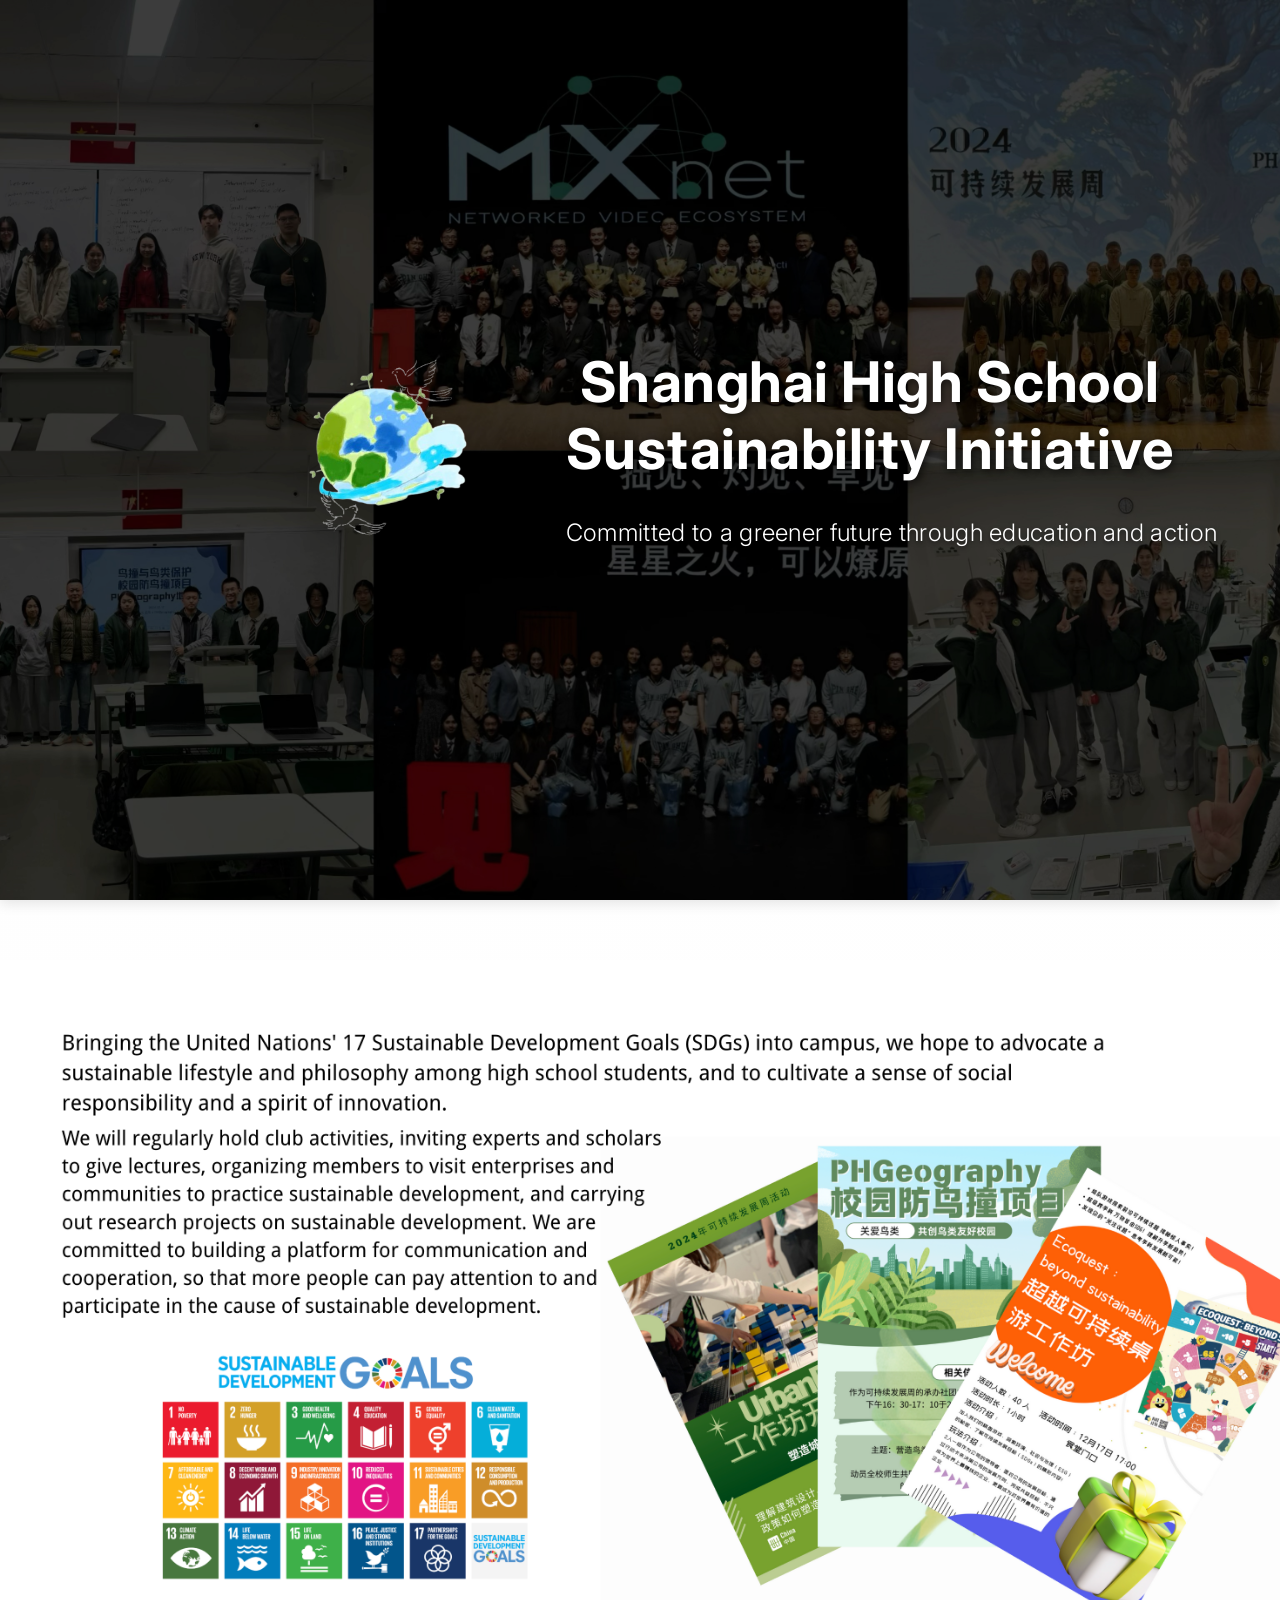
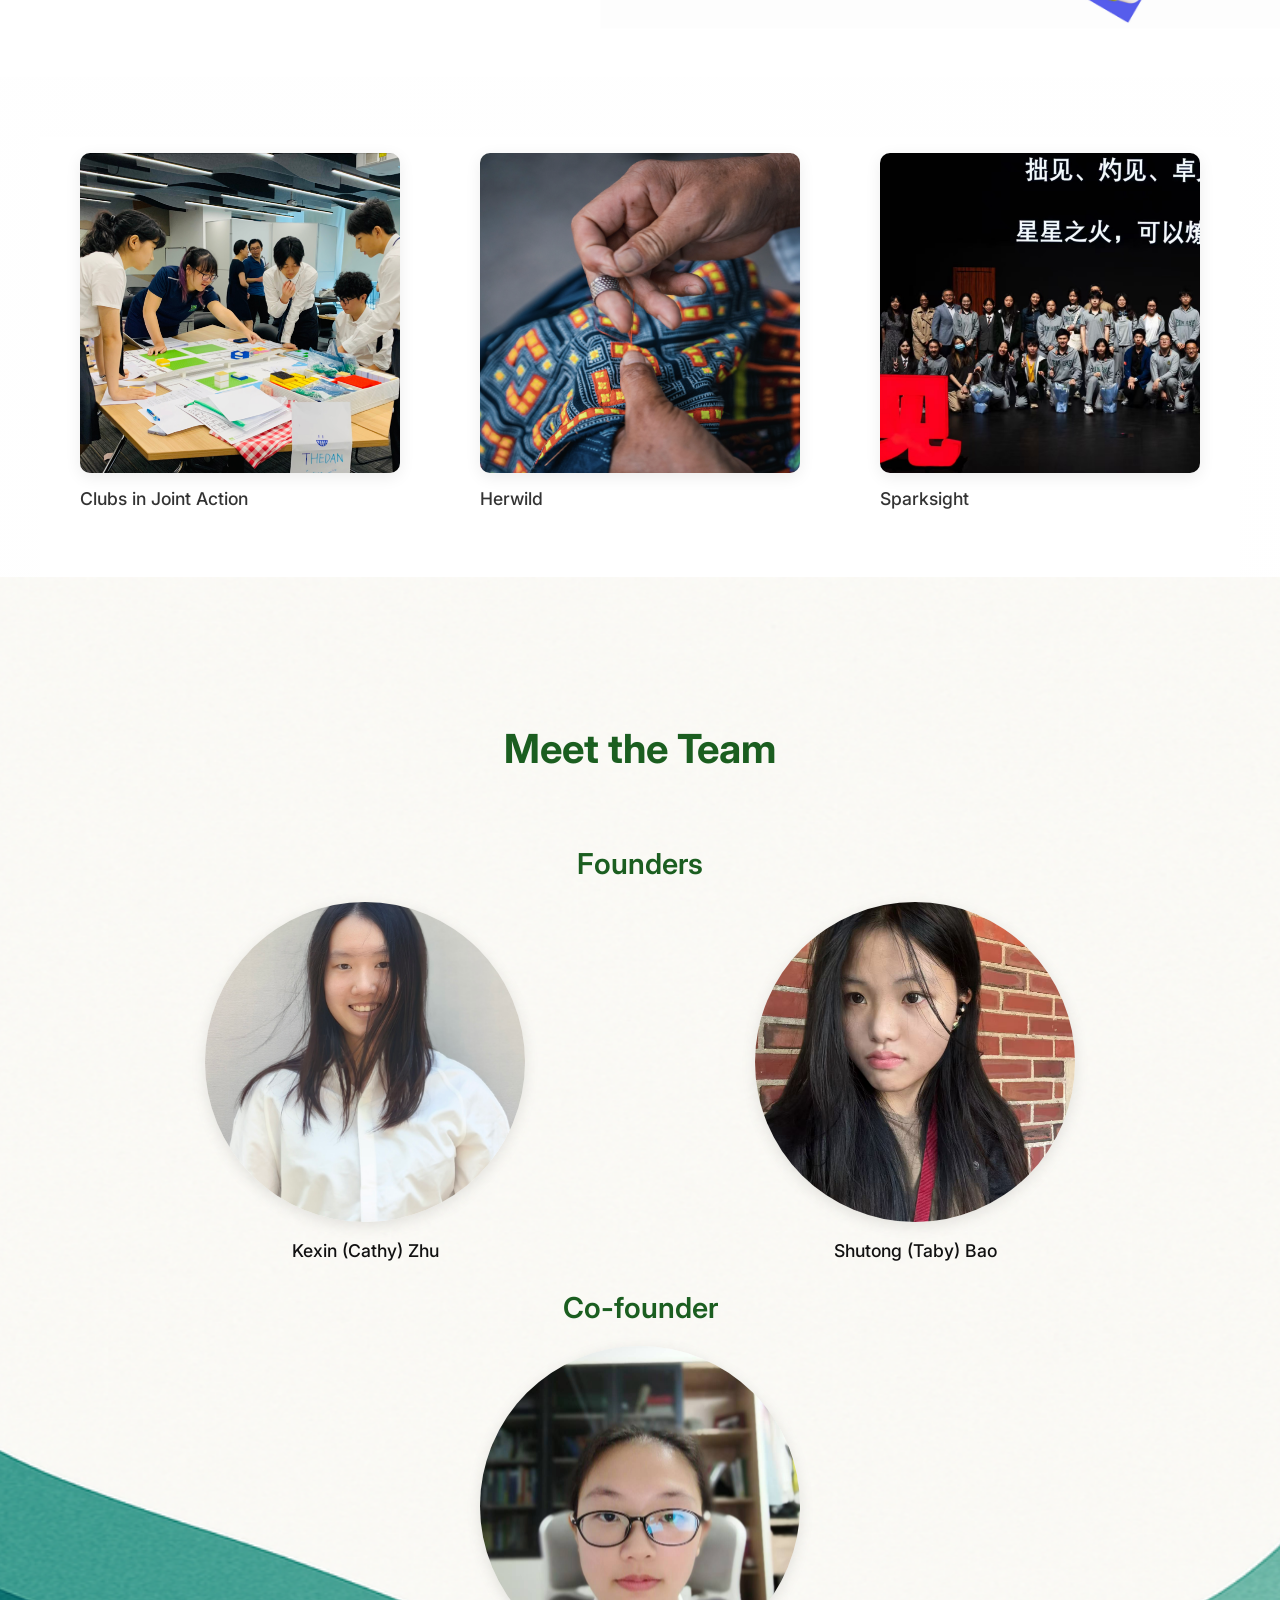
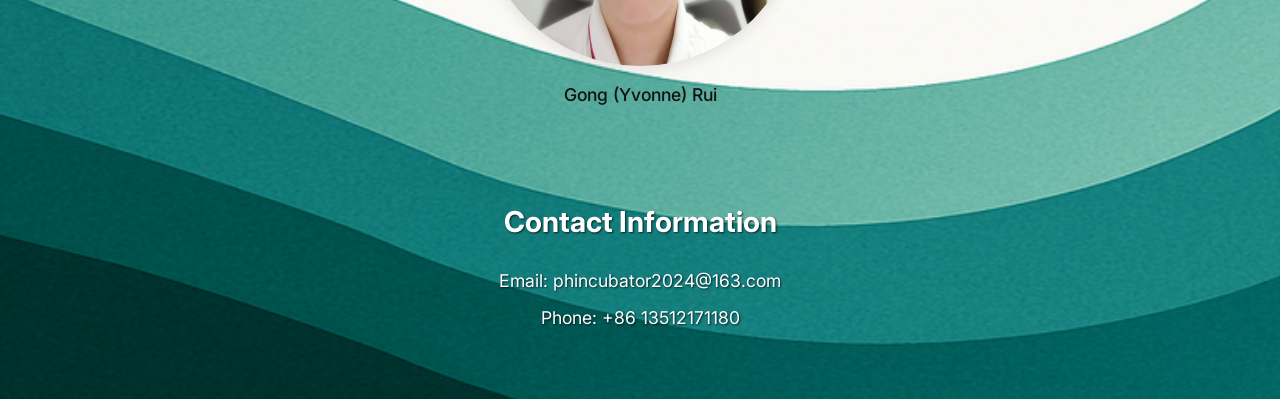
==== commit 99da148c: "Update website: improve layout, add video, and enhance styling - Remove charity sale project, keep 3" ====
--- a/index.html
+++ b/index.html
@@ -478,20 +478,20 @@
         .team-grid {
             display: flex;
             justify-content: center;
-            gap: 120px;
+            gap: 200px;
             flex-wrap: wrap;
         }
 
         .team-member {
-            flex-basis: 250px;
+            flex-basis: 350px;
             display: flex;
             flex-direction: column;
             align-items: center;
         }
 
         .team-member img {
-            width: 250px;
-            height: 250px;
+            width: 320px;
+            height: 320px;
             border-radius: 50%;
             object-fit: cover;
             margin-bottom: 15px;
@@ -613,11 +613,11 @@
         </div>
     </div>
 
-    <div class="about-section" style="margin: 100px 0 0 0; padding: 0; width: 100%; max-width: 100%; overflow: hidden;">
+    <div class="about-section" style="margin: 60px 0 0 0; padding: 0; width: 100%; max-width: 100%; overflow: hidden;">
         <img src="th.png" alt="About Our Initiative" style="width: 100%; height: auto; display: block; max-width: 100%;">
     </div>
 
-    <section class="projects-section" style="margin: 100px auto 0 auto; padding-top: 2rem; max-width: 1200px; display: flex; flex-direction: column; align-items: center;">
+    <section class="projects-section" style="margin: 60px auto 0 auto; padding-top: 1rem; max-width: 1200px; display: flex; flex-direction: column; align-items: center;">
         <div class="custom-gallery">
             <div>
                 <a href="clubs.html">
@@ -637,48 +637,42 @@
                 </a>
                 <div class="caption"><a href="sparksight.html" style="color:inherit;text-decoration:none;">Sparksight</a></div>
             </div>
-            <div>
-                <a href="charitysale.html" style="color:inherit;text-decoration:none;">
-                    <img src="p4.png" alt="The Charity Sale" class="gallery-img pure-img">
-                </a>
-                <div class="caption"><a href="charitysale.html" style="color:inherit;text-decoration:none;">The Charity Sale</a></div>
-            </div>
         </div>
     </section>
 
-    <section class="team-section" style="margin-top: 0;">
-        <h2>Meet the Team</h2>
-        <div class="team-subsection">
-            <h3>Founders</h3>
-            <div class="team-grid">
-                <div class="team-member">
-                    <img src="jr1.png" alt="Kexin (Cathy) Zhu">
-                    <p>Kexin (Cathy) Zhu</p>
-                </div>
-                <div class="team-member">
-                    <img src="jr2.png" alt="Shutong (Taby) Bao">
-                    <p>Shutong (Taby) Bao</p>
+    <div class="team-contact-section">
+        <section class="team-section">
+            <h2>Meet the Team</h2>
+            <div class="team-subsection">
+                <h3>Founders</h3>
+                <div class="team-grid">
+                    <div class="team-member">
+                        <img src="jr1.png" alt="Kexin (Cathy) Zhu">
+                        <p>Kexin (Cathy) Zhu</p>
+                    </div>
+                    <div class="team-member">
+                        <img src="jr2.png" alt="Shutong (Taby) Bao">
+                        <p>Shutong (Taby) Bao</p>
+                    </div>
                 </div>
             </div>
-        </div>
-        <div class="team-subsection">
-            <h3>Co-founder</h3>
-            <div class="team-grid">
-                <div class="team-member">
-                    <img src="jr3.png" alt="Gong (Yvonne) Rui">
-                    <p>Gong (Yvonne) Rui</p>
+            <div class="team-subsection">
+                <h3>Co-founder</h3>
+                <div class="team-grid">
+                    <div class="team-member">
+                        <img src="jr3.png" alt="Gong (Yvonne) Rui">
+                        <p>Gong (Yvonne) Rui</p>
+                    </div>
                 </div>
             </div>
-        </div>
-    </section>
-
-    <footer style="margin-top: 0; background: #fff; color: #111;">
-        <div class="contact-info">
+        </section>
+
+        <section class="contact-info">
             <h3>Contact Information</h3>
             <p>Email: phincubator2024@163.com</p>
             <p>Phone: +86 13512171180</p>
-        </div>
-    </footer>
+        </section>
+    </div>
     <script src="c1.js"></script>
     <script>
         document.addEventListener('DOMContentLoaded', function() {
--- a/c1.css
+++ b/c1.css
@@ -336,10 +336,11 @@
   display: flex;
   flex-wrap: nowrap;
   justify-content: center;
-  gap: 70px;
+  gap: 80px;
   margin: 0 auto;
-  margin-left:5px;
-  margin-right: 10px;
+  width: 100%;
+  max-width: 1200px;
+  padding: 0 40px;
 }
 
 .custom-card {
@@ -352,8 +353,8 @@
 }
 
 .gallery-img.pure-img {
-  width: 265px;
-  height: 265px;
+  width: 320px;
+  height: 320px;
   object-fit: cover;
   border-radius: 10px;
   box-shadow: 0 4px 16px rgba(0,0,0,0.08);
@@ -382,3 +383,57 @@
   color: #111 !important;
 }
 
+.team-contact-section h2,
+.team-contact-section h3 {
+  color: #1b5e20 !important;
+  text-shadow: none;
+}
+
+.team-contact-section .team-section p {
+  color: #111 !important;
+  text-shadow: none;
+}
+
+.team-contact-section .contact-info h3,
+.team-contact-section .contact-info p {
+  color: #fff !important;
+  text-shadow: 1px 1px 2px rgba(0,0,0,0.7);
+}
+
+.team-contact-section {
+    background-image: url('sb2.png');
+    background-size: cover;
+    background-position: center top;
+    padding: 60px 20px;
+    color: #111;
+}
+
+.team-contact-section .team-section,
+.team-contact-section .contact-info {
+    background: transparent !important;
+}
+
+.team-contact-section .contact-info {
+    text-align: center;
+    margin: 0 auto;
+    max-width: 600px;
+}
+
+/* 优化整体间距 */
+.team-contact-section .team-section {
+    margin-bottom: 30px;
+}
+
+.team-contact-section .team-subsection {
+    margin-bottom: 20px;
+}
+
+.team-contact-section .team-subsection h3 {
+    margin-bottom: 15px;
+}
+
+/* 确保项目卡片文字颜色正确 */
+.team-contact-section .caption {
+    color: #111 !important;
+}
+
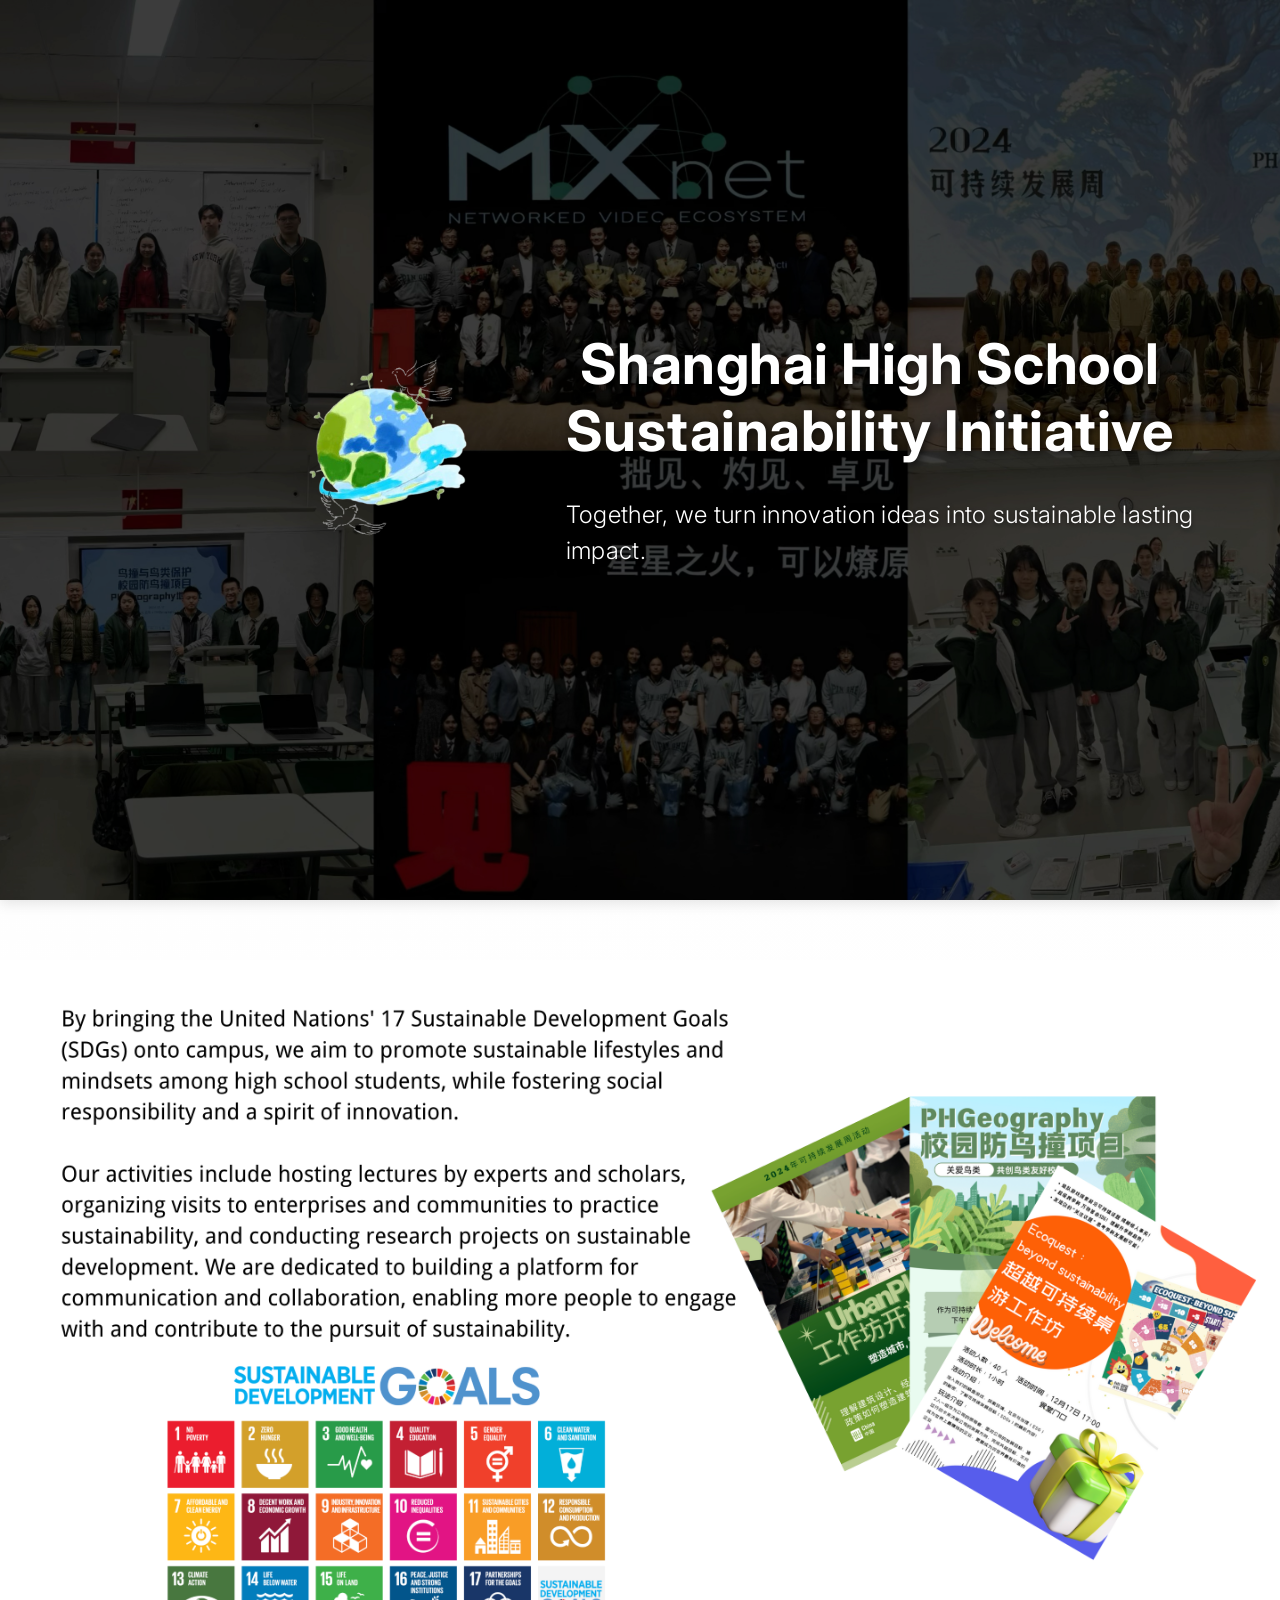
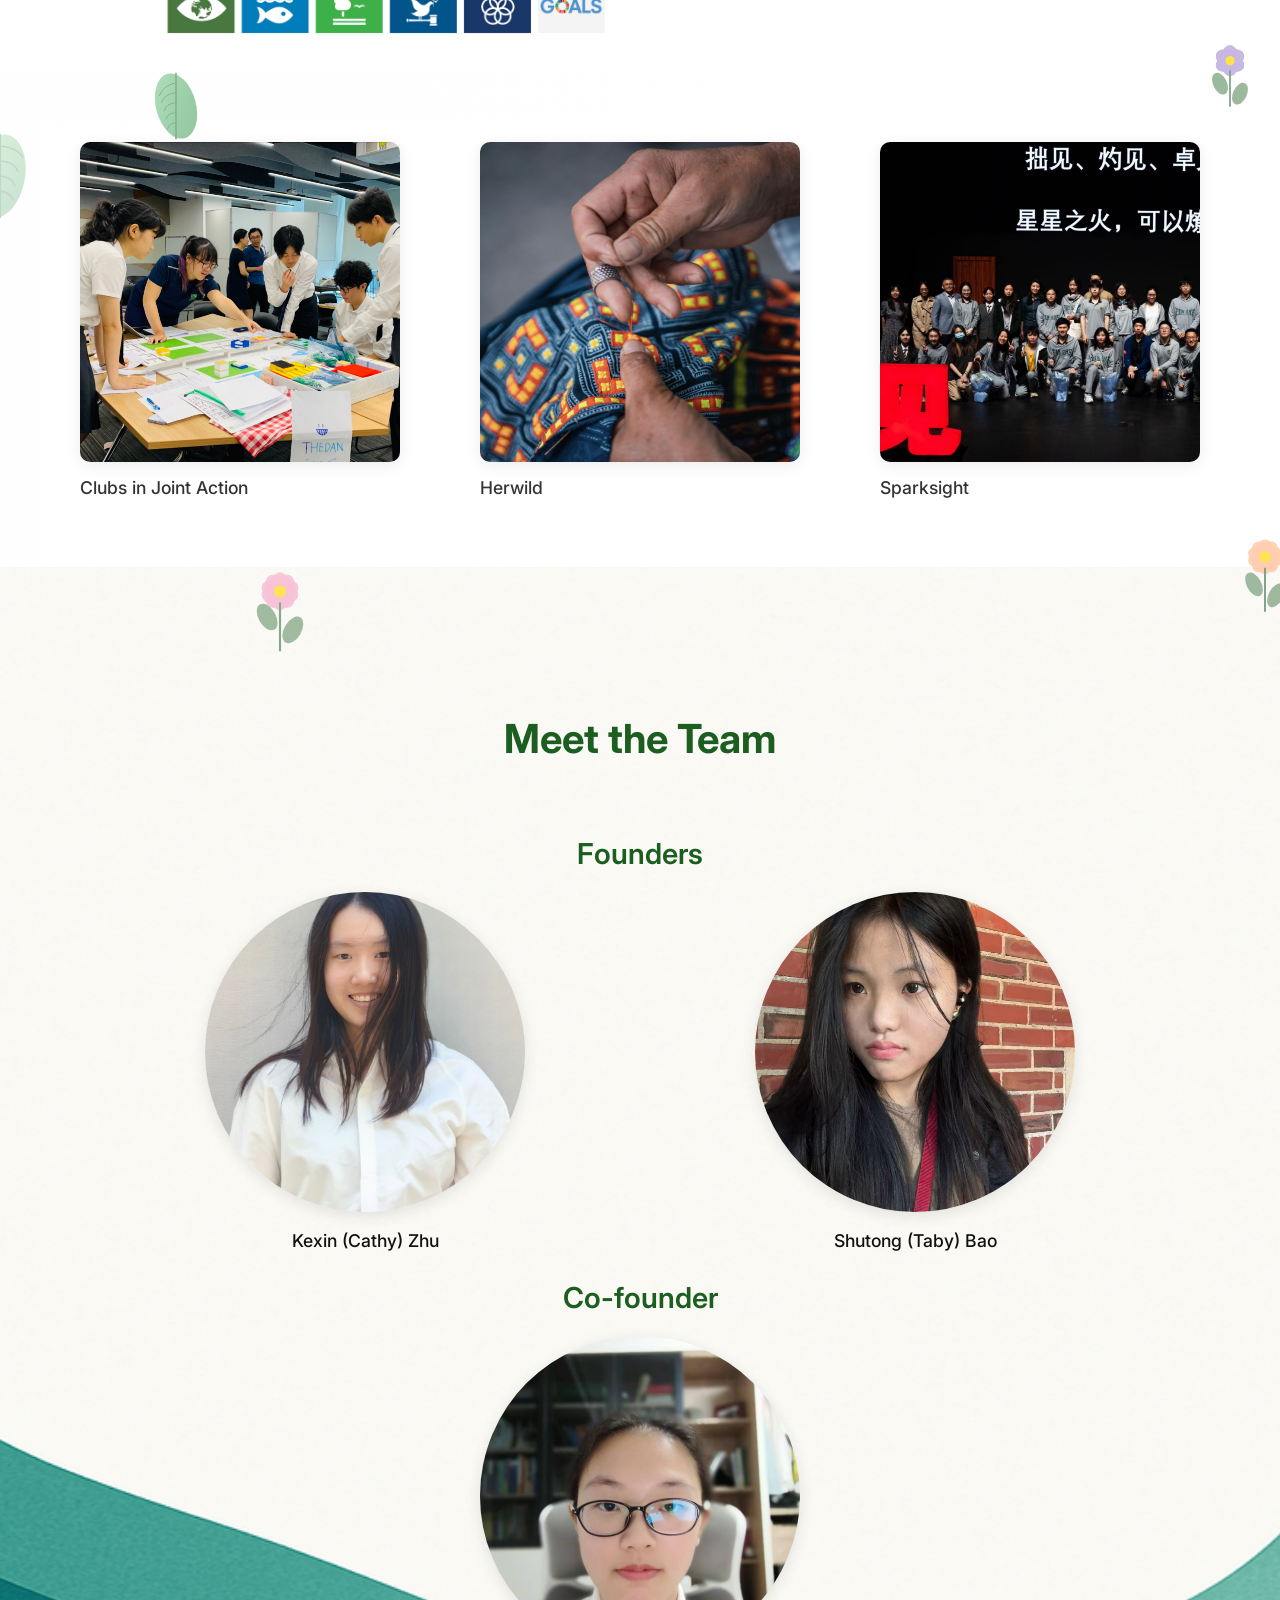
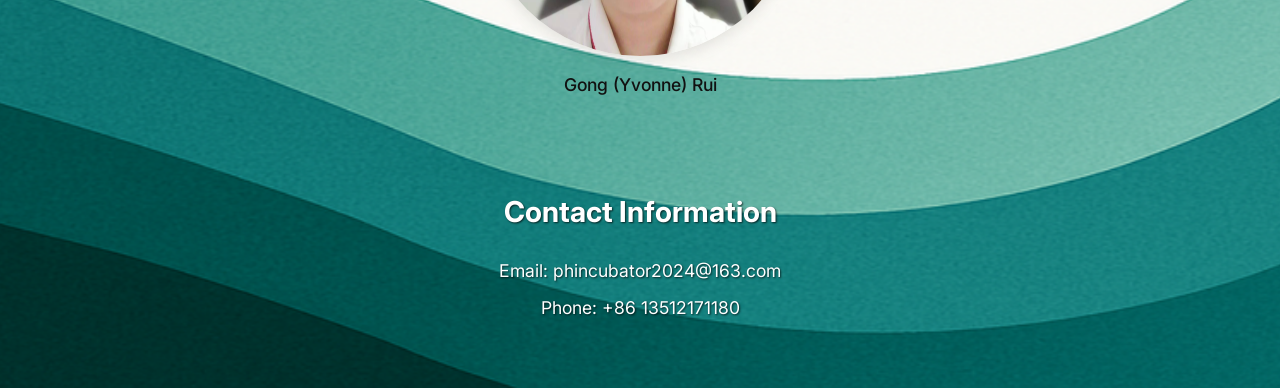
==== commit e6dd9fad: "update: modified several pages and added dan.png" ====
--- a/index.html
+++ b/index.html
@@ -27,6 +27,7 @@
 
         .hero {
             height: 100vh;
+
             background-image: url('01.png');
             background-size: cover;
             background-position: center;
@@ -383,7 +384,101 @@
         .projects-section {
             padding: 4rem 2rem;
             background-color: #ffffff !important;
-            margin-top: 3cm; /* 下移3cm */
+            margin-top: 3cm;
+            position: relative;
+            overflow: visible;
+        }
+        
+        /* 装饰元素容器 */
+        .nature-decoration {
+            position: absolute;
+            pointer-events: none;
+            z-index: 1;
+        }
+
+        /* 装饰元素 - 超极分散，完全避开卡片区域 */
+        .leaf-1 {
+            top: -60px;
+            left: 8%;
+            width: 80px;
+            height: 80px;
+            opacity: 0.6;
+            animation: float 6s ease-in-out infinite;
+        }
+
+        .flower-1 {
+            bottom: -110px;
+            left: 15%;
+            width: 120px;
+            height: 120px;
+            opacity: 0.65;
+            animation: sway 5s ease-in-out infinite;
+        }
+
+        .leaf-2 {
+            top: 0%;
+            left: -90px;
+            width: 100px;
+            height: 100px;
+            opacity: 0.3;
+            animation: float 7s ease-in-out infinite 1s;
+        }
+
+        .leaf-3 {
+            bottom: -80px;
+            right: -250px;
+            width: 70px;
+            height: 70px;
+            opacity: 0.3;
+            animation: float 5.5s ease-in-out infinite 0.5s;
+        }
+
+        .flower-2 {
+            top: -100px;
+            left: 95%;
+            width: 100px;
+            height: 100px;
+            opacity: 0.7;
+            animation: sway 4.5s ease-in-out infinite 1s;
+        }
+
+        .flower-3 {
+            top: 90%;
+            right: -80px;
+            width: 110px;
+            height: 110px;
+            opacity: 0.68;
+            animation: sway 5.5s ease-in-out infinite 2s;
+        }
+
+        /* 浮动动画 */
+        @keyframes float {
+            0%, 100% { transform: translateY(0px) rotate(0deg); }
+            50% { transform: translateY(-15px) rotate(3deg); }
+        }
+
+        /* 摇摆动画 */
+        @keyframes sway {
+            0%, 100% { transform: translateX(0px) rotate(0deg); }
+            50% { transform: translateX(8px) rotate(-2deg); }
+        }
+
+        /* 保证中间项目内容在装饰之上 */
+        .custom-gallery {
+            position: relative;
+            z-index: 10;
+        }
+        
+        .custom-gallery > div {
+            position: relative;
+            z-index: 10;
+        }
+        
+        /* 响应式：手机屏幕隐藏背景装饰 */
+        @media (max-width: 768px) {
+            .nature-decoration {
+                display: none;
+            }
         }
 
         .projects-grid {
@@ -607,7 +702,7 @@
                 <img src="lg.png?v=1.1" alt="Logo" class="logo">
                 <div class="title-wrapper">
                     <h1 class="title">Shanghai High School<br>Sustainability Initiative</h1>
-                    <p class="subtitle">Committed to a greener future through education and action</p>
+                    <p class="subtitle">Together, we turn innovation ideas into sustainable lasting impact.</p>
                 </div>
             </div>
         </div>
@@ -616,8 +711,119 @@
     <div class="about-section" style="margin: 60px 0 0 0; padding: 0; width: 100%; max-width: 100%; overflow: hidden;">
         <img src="th.png" alt="About Our Initiative" style="width: 100%; height: auto; display: block; max-width: 100%;">
     </div>
+    
 
     <section class="projects-section" style="margin: 60px auto 0 auto; padding-top: 1rem; max-width: 1200px; display: flex; flex-direction: column; align-items: center;">
+        <!-- 自然装饰元素 - 随机分布（叶子、树、花） -->
+        
+        <!-- 叶子 1 -->
+        <svg class="nature-decoration leaf-1" viewBox="0 0 120 120" xmlns="http://www.w3.org/2000/svg">
+            <defs>
+                <linearGradient id="grad1" x1="0%" y1="0%" x2="100%" y2="100%">
+                    <stop offset="0%" style="stop-color:#7FCD91;stop-opacity:1" />
+                    <stop offset="50%" style="stop-color:#5FB574;stop-opacity:1" />
+                    <stop offset="100%" style="stop-color:#4A9D5F;stop-opacity:1" />
+                </linearGradient>
+            </defs>
+            <ellipse cx="60" cy="60" rx="30" ry="50" fill="url(#grad1)" transform="rotate(-15 60 60)"/>
+            <!-- 主茎 - 完整绘制 -->
+            <line x1="60" y1="10" x2="60" y2="110" stroke="#3A7D4A" stroke-width="2.5"/>
+            <!-- 侧脉 -->
+            <path d="M 60 25 Q 40 30, 35 45" stroke="#3A7D4A" stroke-width="1.5" fill="none"/>
+            <path d="M 60 40 Q 42 42, 38 55" stroke="#3A7D4A" stroke-width="1.5" fill="none"/>
+            <path d="M 60 55 Q 45 56, 42 68" stroke="#3A7D4A" stroke-width="1.5" fill="none"/>
+            <path d="M 60 70 Q 48 70, 45 80" stroke="#3A7D4A" stroke-width="1.5" fill="none"/>
+            <path d="M 60 85 Q 50 86, 47 95" stroke="#3A7D4A" stroke-width="1.5" fill="none"/>
+        </svg>
+
+        <!-- 叶子 2 -->
+        <svg class="nature-decoration leaf-2" viewBox="0 0 100 100" xmlns="http://www.w3.org/2000/svg">
+            <defs>
+                <linearGradient id="grad2" x1="0%" y1="0%" x2="100%" y2="100%">
+                    <stop offset="0%" style="stop-color:#8BD99C;stop-opacity:1" />
+                    <stop offset="50%" style="stop-color:#6ABE7D;stop-opacity:1" />
+                    <stop offset="100%" style="stop-color:#52A368;stop-opacity:1" />
+                </linearGradient>
+            </defs>
+            <ellipse cx="50" cy="50" rx="25" ry="42" fill="url(#grad2)" transform="rotate(10 50 50)"/>
+            <line x1="50" y1="8" x2="50" y2="92" stroke="#3A7D4A" stroke-width="2.2"/>
+            <path d="M 50 20 Q 68 22, 73 32" stroke="#3A7D4A" stroke-width="1.3" fill="none"/>
+            <path d="M 50 35 Q 65 36, 68 46" stroke="#3A7D4A" stroke-width="1.3" fill="none"/>
+            <path d="M 50 50 Q 62 51, 65 60" stroke="#3A7D4A" stroke-width="1.3" fill="none"/>
+            <path d="M 50 65 Q 60 66, 63 74" stroke="#3A7D4A" stroke-width="1.3" fill="none"/>
+        </svg>
+
+        <!-- 花朵 1 -->
+        <svg class="nature-decoration flower-1" viewBox="0 0 140 140" xmlns="http://www.w3.org/2000/svg">
+            <!-- 粉色花朵 -->
+            <ellipse cx="70" cy="40" rx="13" ry="22" fill="#F5A8C8" opacity="0.9" transform="rotate(0 70 40)"/>
+            <ellipse cx="70" cy="40" rx="13" ry="22" fill="#F5A8C8" opacity="0.9" transform="rotate(72 70 40)"/>
+            <ellipse cx="70" cy="40" rx="13" ry="22" fill="#F5A8C8" opacity="0.9" transform="rotate(144 70 40)"/>
+            <ellipse cx="70" cy="40" rx="13" ry="22" fill="#F5A8C8" opacity="0.9" transform="rotate(216 70 40)"/>
+            <ellipse cx="70" cy="40" rx="13" ry="22" fill="#F5A8C8" opacity="0.9" transform="rotate(288 70 40)"/>
+            <circle cx="70" cy="40" r="7" fill="#FFD700"/>
+            <!-- 茎 -->
+            <line x1="70" y1="53" x2="70" y2="110" stroke="#4A7C59" stroke-width="2.5"/>
+            <!-- 叶子 -->
+            <ellipse cx="55" cy="70" rx="10" ry="17" fill="#5A8A5D" opacity="0.85" transform="rotate(-30 55 70)"/>
+            <ellipse cx="85" cy="85" rx="10" ry="17" fill="#5A8A5D" opacity="0.85" transform="rotate(30 85 85)"/>
+        </svg>
+
+        <!-- 叶子 3 -->
+        <svg class="nature-decoration leaf-3" viewBox="0 0 110 110" xmlns="http://www.w3.org/2000/svg">
+            <defs>
+                <linearGradient id="grad3" x1="0%" y1="0%" x2="100%" y2="100%">
+                    <stop offset="0%" style="stop-color:#75C786;stop-opacity:1" />
+                    <stop offset="50%" style="stop-color:#58B26D;stop-opacity:1" />
+                    <stop offset="100%" style="stop-color:#479A5B;stop-opacity:1" />
+                </linearGradient>
+            </defs>
+            <ellipse cx="55" cy="55" rx="28" ry="48" fill="url(#grad3)" transform="rotate(-20 55 55)"/>
+            <line x1="55" y1="7" x2="55" y2="103" stroke="#3A7D4A" stroke-width="2.3"/>
+            <path d="M 55 22 Q 38 24, 33 35" stroke="#3A7D4A" stroke-width="1.4" fill="none"/>
+            <path d="M 55 38 Q 40 40, 36 50" stroke="#3A7D4A" stroke-width="1.4" fill="none"/>
+            <path d="M 55 54 Q 42 55, 39 65" stroke="#3A7D4A" stroke-width="1.4" fill="none"/>
+            <path d="M 55 70 Q 44 71, 41 80" stroke="#3A7D4A" stroke-width="1.4" fill="none"/>
+            <path d="M 55 86 Q 46 87, 43 95" stroke="#3A7D4A" stroke-width="1.4" fill="none"/>
+        </svg>
+
+
+        <!-- 花朵 2 -->
+        <svg class="nature-decoration flower-2" viewBox="0 0 130 130" xmlns="http://www.w3.org/2000/svg">
+            <!-- 紫色花朵 -->
+            <ellipse cx="65" cy="45" rx="12" ry="20" fill="#B19CD9" opacity="0.9" transform="rotate(0 65 45)"/>
+            <ellipse cx="65" cy="45" rx="12" ry="20" fill="#B19CD9" opacity="0.9" transform="rotate(60 65 45)"/>
+            <ellipse cx="65" cy="45" rx="12" ry="20" fill="#B19CD9" opacity="0.9" transform="rotate(120 65 45)"/>
+            <ellipse cx="65" cy="45" rx="12" ry="20" fill="#B19CD9" opacity="0.9" transform="rotate(180 65 45)"/>
+            <ellipse cx="65" cy="45" rx="12" ry="20" fill="#B19CD9" opacity="0.9" transform="rotate(240 65 45)"/>
+            <ellipse cx="65" cy="45" rx="12" ry="20" fill="#B19CD9" opacity="0.9" transform="rotate(300 65 45)"/>
+            <circle cx="65" cy="45" r="6" fill="#FFD700"/>
+            <!-- 茎 -->
+            <line x1="65" y1="58" x2="65" y2="105" stroke="#4A7C59" stroke-width="2.3"/>
+            <!-- 叶子 -->
+            <ellipse cx="52" cy="75" rx="9" ry="15" fill="#5A8A5D" opacity="0.85" transform="rotate(-25 52 75)"/>
+            <ellipse cx="78" cy="88" rx="9" ry="15" fill="#5A8A5D" opacity="0.85" transform="rotate(25 78 88)"/>
+        </svg>
+
+
+        <!-- 花朵 3 -->
+        <svg class="nature-decoration flower-3" viewBox="0 0 120 120" xmlns="http://www.w3.org/2000/svg">
+            <!-- 橙色花朵 -->
+            <ellipse cx="60" cy="38" rx="11" ry="19" fill="#FFB88C" opacity="0.9" transform="rotate(0 60 38)"/>
+            <ellipse cx="60" cy="38" rx="11" ry="19" fill="#FFB88C" opacity="0.9" transform="rotate(72 60 38)"/>
+            <ellipse cx="60" cy="38" rx="11" ry="19" fill="#FFB88C" opacity="0.9" transform="rotate(144 60 38)"/>
+            <ellipse cx="60" cy="38" rx="11" ry="19" fill="#FFB88C" opacity="0.9" transform="rotate(216 60 38)"/>
+            <ellipse cx="60" cy="38" rx="11" ry="19" fill="#FFB88C" opacity="0.9" transform="rotate(288 60 38)"/>
+            <circle cx="60" cy="38" r="6" fill="#FFD700"/>
+            <!-- 茎 -->
+            <line x1="60" y1="50" x2="60" y2="98" stroke="#4A7C59" stroke-width="2.2"/>
+            <!-- 叶子 -->
+            <ellipse cx="48" cy="68" rx="8" ry="14" fill="#5A8A5D" opacity="0.85" transform="rotate(-28 48 68)"/>
+            <ellipse cx="72" cy="80" rx="8" ry="14" fill="#5A8A5D" opacity="0.85" transform="rotate(28 72 80)"/>
+        </svg>
+
+        
+        <!-- 中间的项目卡片 -->
         <div class="custom-gallery">
             <div>
                 <a href="clubs.html">
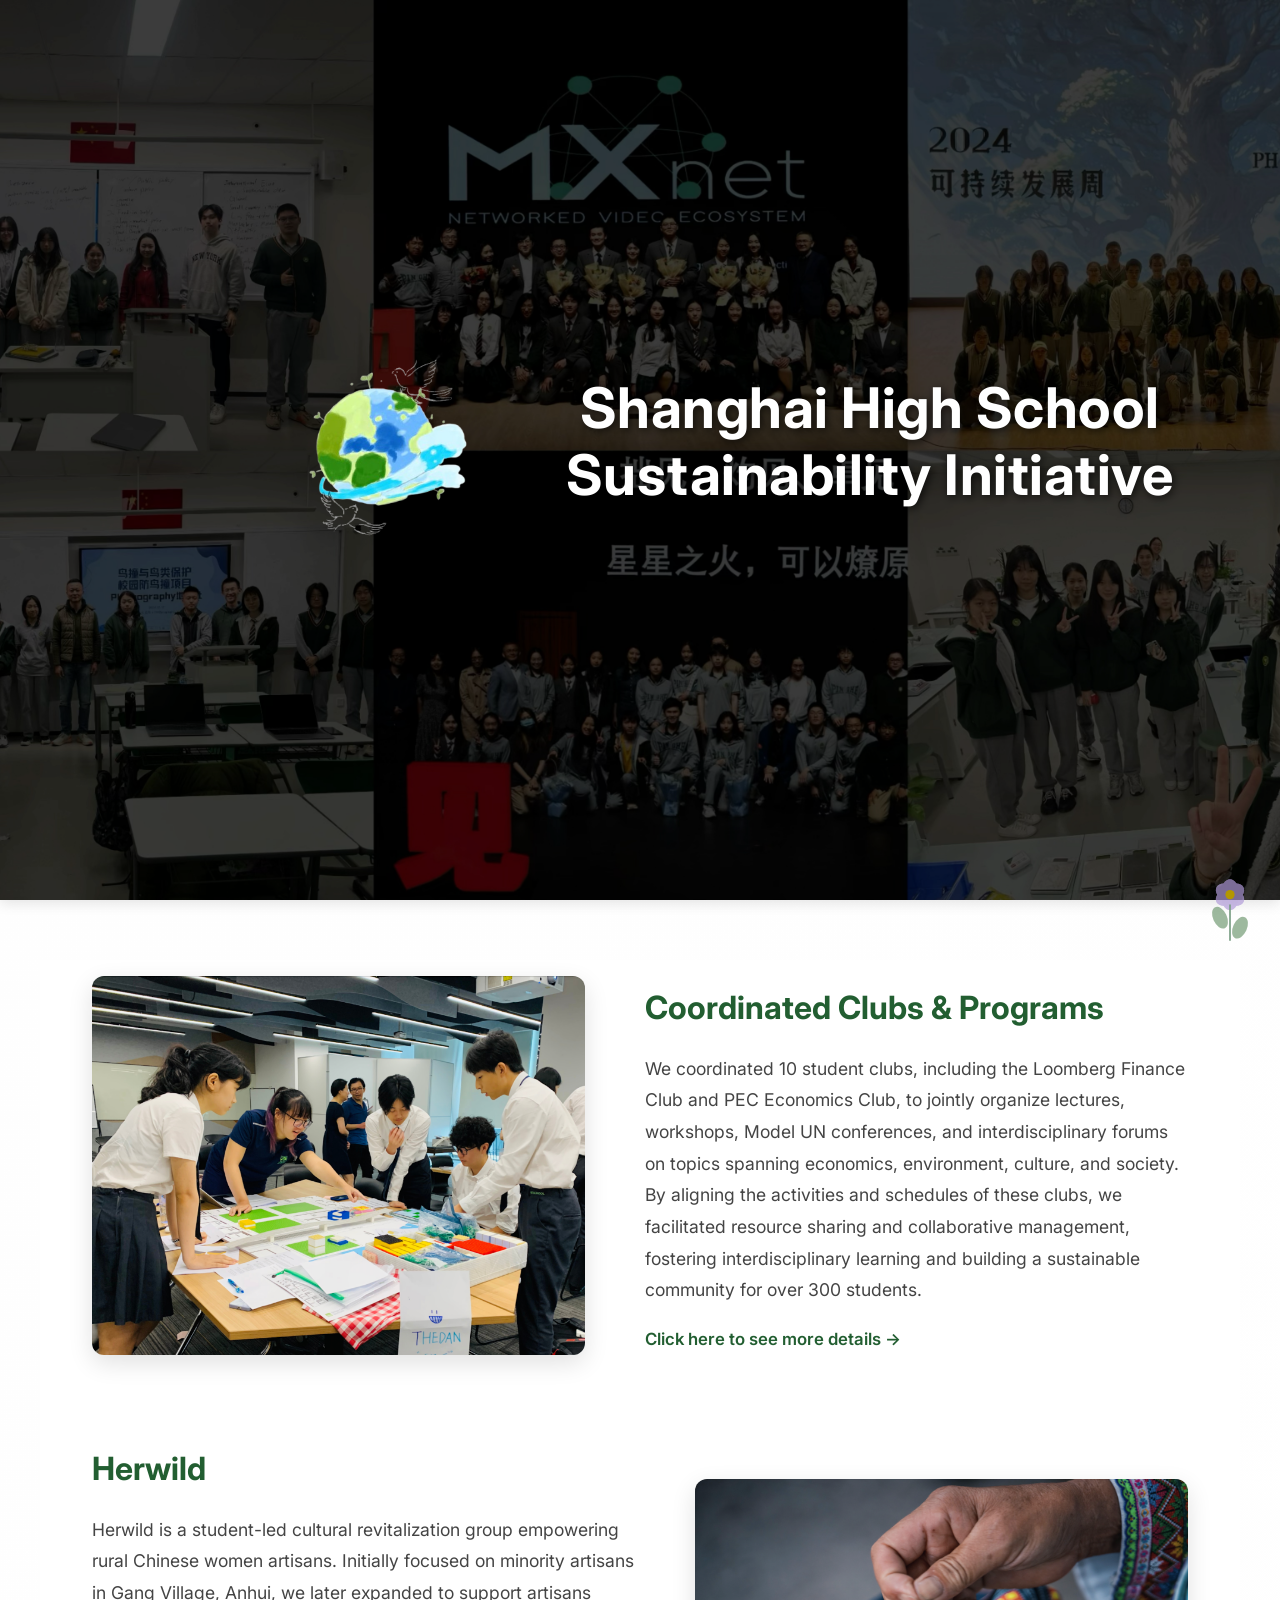
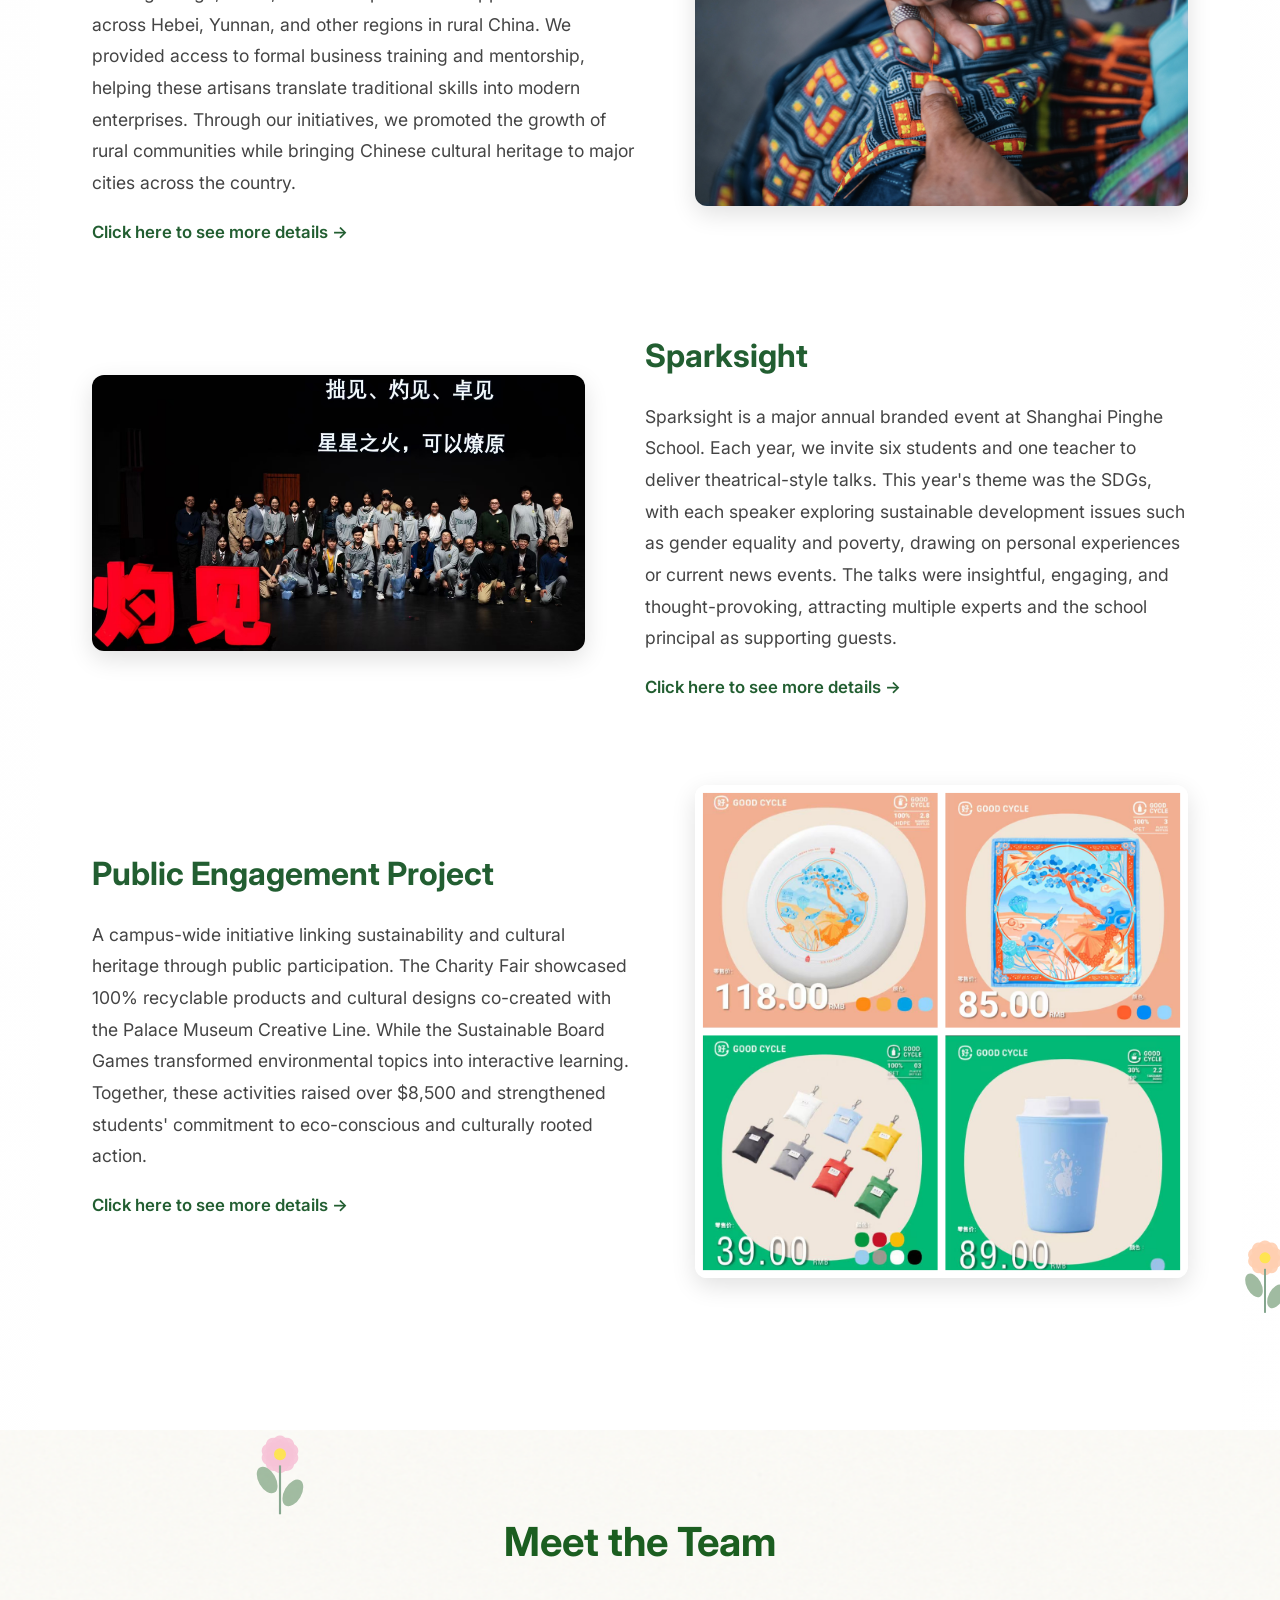
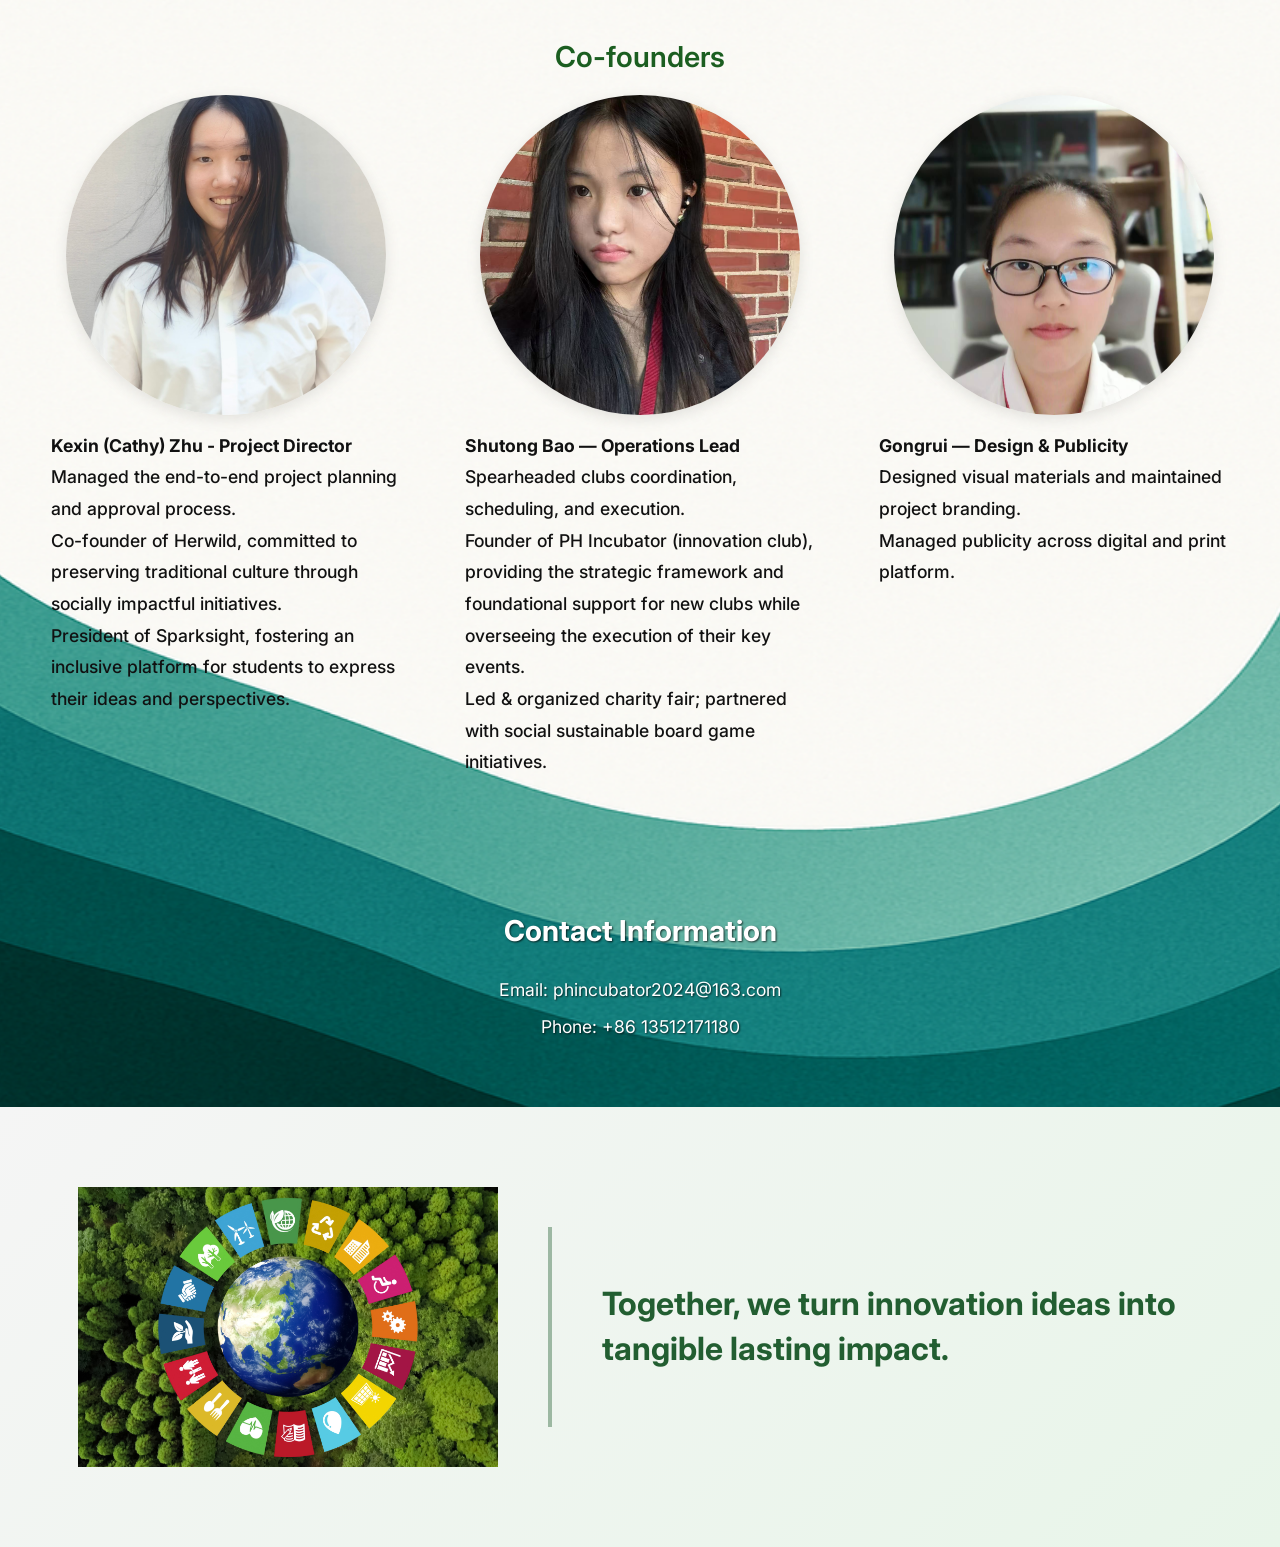
==== commit 8b89c58a: "update layout" ====
--- a/index.html
+++ b/index.html
@@ -389,6 +389,114 @@
             overflow: visible;
         }
         
+        /* New alternating layout styles */
+        .projects-container {
+            max-width: 1200px;
+            margin: 0 auto;
+            padding: 0 20px;
+        }
+        
+        .project-item {
+            display: flex;
+            align-items: center;
+            gap: 60px;
+            margin-bottom: 80px;
+            opacity: 0;
+            animation: fadeInUp 0.8s ease forwards;
+        }
+        
+        .project-item:nth-child(1) { animation-delay: 0.1s; }
+        .project-item:nth-child(2) { animation-delay: 0.2s; }
+        .project-item:nth-child(3) { animation-delay: 0.3s; }
+        .project-item:nth-child(4) { animation-delay: 0.4s; }
+        
+        @keyframes fadeInUp {
+            from {
+                opacity: 0;
+                transform: translateY(30px);
+            }
+            to {
+                opacity: 1;
+                transform: translateY(0);
+            }
+        }
+        
+        .project-item.reverse {
+            flex-direction: row-reverse;
+        }
+        
+        .project-image {
+            flex: 0 0 45%;
+        }
+        
+        .project-image img {
+            width: 100%;
+            height: auto;
+            border-radius: 12px;
+            box-shadow: 0 8px 24px rgba(0,0,0,0.12);
+            transition: transform 0.3s ease, box-shadow 0.3s ease;
+        }
+        
+        .project-image img:hover {
+            transform: translateY(-8px);
+            box-shadow: 0 12px 32px rgba(0,0,0,0.18);
+        }
+        
+        .project-content {
+            flex: 1;
+        }
+        
+        .project-content h2 {
+            font-size: 2rem;
+            color: #225e31;
+            margin-bottom: 20px;
+            font-weight: 700;
+        }
+        
+        .project-content p {
+            font-size: 1.1rem;
+            line-height: 1.8;
+            color: #444;
+            margin-bottom: 20px;
+        }
+        
+        .project-link {
+            display: inline-block;
+            color: #225e31;
+            font-weight: 600;
+            text-decoration: none;
+            font-size: 1.05rem;
+            transition: color 0.3s ease;
+            border-bottom: 2px solid transparent;
+            padding-bottom: 2px;
+        }
+        
+        .project-link:hover {
+            color: #2d7a3d;
+            border-bottom: 2px solid #2d7a3d;
+        }
+        
+        @media (max-width: 768px) {
+            .project-item,
+            .project-item.reverse {
+                flex-direction: column;
+                gap: 30px;
+                margin-bottom: 60px;
+            }
+            
+            .project-image {
+                flex: 0 0 100%;
+            }
+            
+            .project-content h2 {
+                font-size: 1.6rem;
+            }
+            
+            .project-content p {
+                font-size: 1rem;
+            }
+        }
+        
         /* 装饰元素容器 */
         .nature-decoration {
             position: absolute;
@@ -548,7 +656,7 @@
         }
 
         .team-section {
-            padding: 80px 40px 40px;
+            padding: 20px 10px 80px;
             text-align: center;
             background-color: #fff;
         }
@@ -566,14 +674,14 @@
         .team-subsection h3 {
             font-size: 1.8rem;
             color: #333;
-            margin-bottom: 30px;
+            margin-bottom: 2.75rem;
             font-weight: 600;
         }
 
         .team-grid {
             display: flex;
             justify-content: center;
-            gap: 200px;
+            gap: 4rem;
             flex-wrap: wrap;
         }
 
@@ -596,8 +704,79 @@
         .team-member p {
             font-size: 1.1rem;
             font-weight: 500;
-        }
-
+            text-align: left;
+            line-height: 1.8;
+        }
+
+        /* SDGs Footer Banner */
+        .sdgs-banner {
+            background: linear-gradient(135deg, #f5f5f5 0%, #e8f5e9 100%);
+            padding: 80px 60px;
+            display: flex;
+            align-items: center;
+            justify-content: center;
+            gap: 50px;
+            width: 100%;
+            margin: 0;
+        }
+        
+        .sdgs-banner-left {
+            flex: 0 0 auto;
+        }
+        
+        .sdgs-banner-left img {
+            width: auto;
+            height: 280px;
+            display: block;
+        }
+        
+        .sdgs-divider {
+            width: 4px;
+            height: 200px;
+            background-color: #225e31;
+            opacity: 0.4;
+        }
+        
+        .sdgs-banner-right {
+            flex: 0 1 auto;
+            max-width: 600px;
+        }
+        
+        .sdgs-banner-right h2 {
+            font-size: 2rem;
+            color: #225e31;
+            line-height: 1.4;
+            font-weight: 700;
+            margin: 0;
+            text-align: left;
+        }
+        
+        @media (max-width: 768px) {
+            .sdgs-banner {
+                flex-direction: column;
+                padding: 40px 20px;
+                gap: 30px;
+            }
+            
+            .sdgs-banner-left img {
+                height: 150px;
+            }
+            
+            .sdgs-divider {
+                width: 100px;
+                height: 2px;
+            }
+            
+            .sdgs-banner-right {
+                text-align: center;
+            }
+            
+            .sdgs-banner-right h2 {
+                font-size: 1.8rem;
+                text-align: center;
+            }
+        }
+        
         footer {
             background: linear-gradient(to bottom, #225e31, #1a3a24);
             color: #fff;
@@ -702,57 +881,14 @@
                 <img src="lg.png?v=1.1" alt="Logo" class="logo">
                 <div class="title-wrapper">
                     <h1 class="title">Shanghai High School<br>Sustainability Initiative</h1>
-                    <p class="subtitle">Together, we turn innovation ideas into sustainable lasting impact.</p>
                 </div>
             </div>
         </div>
     </div>
 
-    <div class="about-section" style="margin: 60px 0 0 0; padding: 0; width: 100%; max-width: 100%; overflow: hidden;">
-        <img src="th.png" alt="About Our Initiative" style="width: 100%; height: auto; display: block; max-width: 100%;">
-    </div>
-    
-
     <section class="projects-section" style="margin: 60px auto 0 auto; padding-top: 1rem; max-width: 1200px; display: flex; flex-direction: column; align-items: center;">
-        <!-- 自然装饰元素 - 随机分布（叶子、树、花） -->
-        
-        <!-- 叶子 1 -->
-        <svg class="nature-decoration leaf-1" viewBox="0 0 120 120" xmlns="http://www.w3.org/2000/svg">
-            <defs>
-                <linearGradient id="grad1" x1="0%" y1="0%" x2="100%" y2="100%">
-                    <stop offset="0%" style="stop-color:#7FCD91;stop-opacity:1" />
-                    <stop offset="50%" style="stop-color:#5FB574;stop-opacity:1" />
-                    <stop offset="100%" style="stop-color:#4A9D5F;stop-opacity:1" />
-                </linearGradient>
-            </defs>
-            <ellipse cx="60" cy="60" rx="30" ry="50" fill="url(#grad1)" transform="rotate(-15 60 60)"/>
-            <!-- 主茎 - 完整绘制 -->
-            <line x1="60" y1="10" x2="60" y2="110" stroke="#3A7D4A" stroke-width="2.5"/>
-            <!-- 侧脉 -->
-            <path d="M 60 25 Q 40 30, 35 45" stroke="#3A7D4A" stroke-width="1.5" fill="none"/>
-            <path d="M 60 40 Q 42 42, 38 55" stroke="#3A7D4A" stroke-width="1.5" fill="none"/>
-            <path d="M 60 55 Q 45 56, 42 68" stroke="#3A7D4A" stroke-width="1.5" fill="none"/>
-            <path d="M 60 70 Q 48 70, 45 80" stroke="#3A7D4A" stroke-width="1.5" fill="none"/>
-            <path d="M 60 85 Q 50 86, 47 95" stroke="#3A7D4A" stroke-width="1.5" fill="none"/>
-        </svg>
-
-        <!-- 叶子 2 -->
-        <svg class="nature-decoration leaf-2" viewBox="0 0 100 100" xmlns="http://www.w3.org/2000/svg">
-            <defs>
-                <linearGradient id="grad2" x1="0%" y1="0%" x2="100%" y2="100%">
-                    <stop offset="0%" style="stop-color:#8BD99C;stop-opacity:1" />
-                    <stop offset="50%" style="stop-color:#6ABE7D;stop-opacity:1" />
-                    <stop offset="100%" style="stop-color:#52A368;stop-opacity:1" />
-                </linearGradient>
-            </defs>
-            <ellipse cx="50" cy="50" rx="25" ry="42" fill="url(#grad2)" transform="rotate(10 50 50)"/>
-            <line x1="50" y1="8" x2="50" y2="92" stroke="#3A7D4A" stroke-width="2.2"/>
-            <path d="M 50 20 Q 68 22, 73 32" stroke="#3A7D4A" stroke-width="1.3" fill="none"/>
-            <path d="M 50 35 Q 65 36, 68 46" stroke="#3A7D4A" stroke-width="1.3" fill="none"/>
-            <path d="M 50 50 Q 62 51, 65 60" stroke="#3A7D4A" stroke-width="1.3" fill="none"/>
-            <path d="M 50 65 Q 60 66, 63 74" stroke="#3A7D4A" stroke-width="1.3" fill="none"/>
-        </svg>
-
+        <!-- 自然装饰元素 - 花朵 -->
+        
         <!-- 花朵 1 -->
         <svg class="nature-decoration flower-1" viewBox="0 0 140 140" xmlns="http://www.w3.org/2000/svg">
             <!-- 粉色花朵 -->
@@ -768,25 +904,6 @@
             <ellipse cx="55" cy="70" rx="10" ry="17" fill="#5A8A5D" opacity="0.85" transform="rotate(-30 55 70)"/>
             <ellipse cx="85" cy="85" rx="10" ry="17" fill="#5A8A5D" opacity="0.85" transform="rotate(30 85 85)"/>
         </svg>
-
-        <!-- 叶子 3 -->
-        <svg class="nature-decoration leaf-3" viewBox="0 0 110 110" xmlns="http://www.w3.org/2000/svg">
-            <defs>
-                <linearGradient id="grad3" x1="0%" y1="0%" x2="100%" y2="100%">
-                    <stop offset="0%" style="stop-color:#75C786;stop-opacity:1" />
-                    <stop offset="50%" style="stop-color:#58B26D;stop-opacity:1" />
-                    <stop offset="100%" style="stop-color:#479A5B;stop-opacity:1" />
-                </linearGradient>
-            </defs>
-            <ellipse cx="55" cy="55" rx="28" ry="48" fill="url(#grad3)" transform="rotate(-20 55 55)"/>
-            <line x1="55" y1="7" x2="55" y2="103" stroke="#3A7D4A" stroke-width="2.3"/>
-            <path d="M 55 22 Q 38 24, 33 35" stroke="#3A7D4A" stroke-width="1.4" fill="none"/>
-            <path d="M 55 38 Q 40 40, 36 50" stroke="#3A7D4A" stroke-width="1.4" fill="none"/>
-            <path d="M 55 54 Q 42 55, 39 65" stroke="#3A7D4A" stroke-width="1.4" fill="none"/>
-            <path d="M 55 70 Q 44 71, 41 80" stroke="#3A7D4A" stroke-width="1.4" fill="none"/>
-            <path d="M 55 86 Q 46 87, 43 95" stroke="#3A7D4A" stroke-width="1.4" fill="none"/>
-        </svg>
-
 
         <!-- 花朵 2 -->
         <svg class="nature-decoration flower-2" viewBox="0 0 130 130" xmlns="http://www.w3.org/2000/svg">
@@ -822,26 +939,62 @@
             <ellipse cx="72" cy="80" rx="8" ry="14" fill="#5A8A5D" opacity="0.85" transform="rotate(28 72 80)"/>
         </svg>
 
-        
-        <!-- 中间的项目卡片 -->
-        <div class="custom-gallery">
-            <div>
-                <a href="clubs.html">
-                  <img src="p1.png" alt="Clubs in Joint Action" class="gallery-img pure-img">
-                </a>
-                <div class="caption"><a href="clubs.html" style="color:inherit;text-decoration:none;">Clubs in Joint Action</a></div>
+                <!-- Projects Container with Alternating Layout -->
+        <div class="projects-container">
+            <!-- Project 1: Coordinated Clubs & Programs (Left Image, Right Text) -->
+            <div class="project-item">
+                <div class="project-image">
+                    <a href="clubs.html">
+                        <img src="p1.png" alt="Coordinated Clubs & Programs">
+                    </a>
+                </div>
+                <div class="project-content">
+                    <h2>Coordinated Clubs & Programs</h2>
+                    <p>We coordinated 10 student clubs, including the Loomberg Finance Club and PEC Economics Club, to jointly organize lectures, workshops, Model UN conferences, and interdisciplinary forums on topics spanning economics, environment, culture, and society. By aligning the activities and schedules of these clubs, we facilitated resource sharing and collaborative management, fostering interdisciplinary learning and building a sustainable community for over 300 students.</p>
+                    <a href="clubs.html" class="project-link">Click here to see more details →</a>
+                </div>
             </div>
-            <div>
-                <a href="herwild.html" style="color:inherit;text-decoration:none;">
-                    <img src="p2.png" alt="Herwild" class="gallery-img pure-img">
-                </a>
-                <div class="caption"><a href="herwild.html" style="color:inherit;text-decoration:none;">Herwild</a></div>
+            
+            <!-- Project 2: Herwild (Right Image, Left Text) -->
+            <div class="project-item reverse">
+                <div class="project-image">
+                    <a href="herwild.html">
+                        <img src="p2.png" alt="Herwild">
+                    </a>
+                </div>
+                <div class="project-content">
+                    <h2>Herwild</h2>
+                    <p>Herwild is a student-led cultural revitalization group empowering rural Chinese women artisans. Initially focused on minority artisans in Gang Village, Anhui, we later expanded to support artisans across Hebei, Yunnan, and other regions in rural China. We provided access to formal business training and mentorship, helping these artisans translate traditional skills into modern enterprises. Through our initiatives, we promoted the growth of rural communities while bringing Chinese cultural heritage to major cities across the country.</p>
+                    <a href="herwild.html" class="project-link">Click here to see more details →</a>
+                </div>
             </div>
-            <div>
-                <a href="sparksight.html" style="color:inherit;text-decoration:none;">
-                    <img src="p3.png" alt="Sparksight" class="gallery-img pure-img">
-                </a>
-                <div class="caption"><a href="sparksight.html" style="color:inherit;text-decoration:none;">Sparksight</a></div>
+            
+            <!-- Project 3: Sparksight (Left Image, Right Text) -->
+            <div class="project-item">
+                <div class="project-image">
+                    <a href="sparksight.html">
+                        <img src="p3.png" alt="Sparksight">
+                    </a>
+                </div>
+                <div class="project-content">
+                    <h2>Sparksight</h2>
+                    <p>Sparksight is a major annual branded event at Shanghai Pinghe School. Each year, we invite six students and one teacher to deliver theatrical-style talks. This year's theme was the SDGs, with each speaker exploring sustainable development issues such as gender equality and poverty, drawing on personal experiences or current news events. The talks were insightful, engaging, and thought-provoking, attracting multiple experts and the school principal as supporting guests.</p>
+                    <a href="sparksight.html" class="project-link">Click here to see more details →</a>
+                </div>
+            </div>
+            
+            <!-- Project 4: Public Engagement Project (Right Image, Left Text) -->
+            <div class="project-item reverse">
+                <div class="project-image">
+                    <a href="engagement.html">
+                        <img src="g1.png" alt="Public Engagement Project">
+                    </a>
+                </div>
+                <div class="project-content">
+                    <h2>Public Engagement Project</h2>
+                    <p>A campus-wide initiative linking sustainability and cultural heritage through public participation. The Charity Fair showcased 100% recyclable products and cultural designs co-created with the Palace Museum Creative Line. While the Sustainable Board Games transformed environmental topics into interactive learning. Together, these activities raised over $8,500 and strengthened students' commitment to eco-conscious and culturally rooted action.</p>
+                    <a href="engagement.html" class="project-link">Click here to see more details →</a>
+                </div>
             </div>
         </div>
     </section>
@@ -850,24 +1003,19 @@
         <section class="team-section">
             <h2>Meet the Team</h2>
             <div class="team-subsection">
-                <h3>Founders</h3>
+                <h3>Co-founders</h3>
                 <div class="team-grid">
                     <div class="team-member">
                         <img src="jr1.png" alt="Kexin (Cathy) Zhu">
-                        <p>Kexin (Cathy) Zhu</p>
+                        <p><strong>Kexin (Cathy) Zhu - Project Director</strong><br/>Managed the end-to-end project planning and approval process.<br/>Co-founder of Herwild, committed to preserving traditional culture through socially impactful initiatives.<br/>President of Sparksight, fostering an inclusive platform for students to express their ideas and perspectives.</p>
                     </div>
                     <div class="team-member">
                         <img src="jr2.png" alt="Shutong (Taby) Bao">
-                        <p>Shutong (Taby) Bao</p>
+                        <p><strong>Shutong Bao — Operations Lead</strong><br/>Spearheaded clubs coordination, scheduling, and execution.<br/>Founder of PH Incubator (innovation club), providing the strategic framework and foundational support for new clubs while overseeing the execution of their key events.<br/>Led & organized charity fair; partnered with social sustainable board game initiatives.</p>
                     </div>
-                </div>
-            </div>
-            <div class="team-subsection">
-                <h3>Co-founder</h3>
-                <div class="team-grid">
                     <div class="team-member">
                         <img src="jr3.png" alt="Gong (Yvonne) Rui">
-                        <p>Gong (Yvonne) Rui</p>
+                        <p><strong>Gongrui — Design & Publicity</strong><br/>Designed visual materials and maintained project branding.<br/>Managed publicity across digital and print platform.</p>
                     </div>
                 </div>
             </div>
@@ -878,6 +1026,17 @@
             <p>Email: phincubator2024@163.com</p>
             <p>Phone: +86 13512171180</p>
         </section>
+    </div>
+    
+    <!-- SDGs Banner -->
+    <div class="sdgs-banner">
+        <div class="sdgs-banner-left">
+            <img src="final.png" alt="Sustainable Development Goals">
+        </div>
+        <div class="sdgs-divider"></div>
+        <div class="sdgs-banner-right">
+            <h2>Together, we turn innovation ideas into tangible lasting impact.</h2>
+        </div>
     </div>
     <script src="c1.js"></script>
     <script>
@@ -909,3 +1068,4 @@
     </script>
 </body>
 </html>
+
--- a/c1.css
+++ b/c1.css
@@ -336,11 +336,11 @@
   display: flex;
   flex-wrap: nowrap;
   justify-content: center;
-  gap: 80px;
+  gap: 60px;
   margin: 0 auto;
   width: 100%;
-  max-width: 1200px;
-  padding: 0 40px;
+  max-width: 1400px;
+  padding: 0 20px;
 }
 
 .custom-card {
@@ -353,8 +353,8 @@
 }
 
 .gallery-img.pure-img {
-  width: 320px;
-  height: 320px;
+  width: 260px;
+  height: 260px;
   object-fit: cover;
   border-radius: 10px;
   box-shadow: 0 4px 16px rgba(0,0,0,0.08);
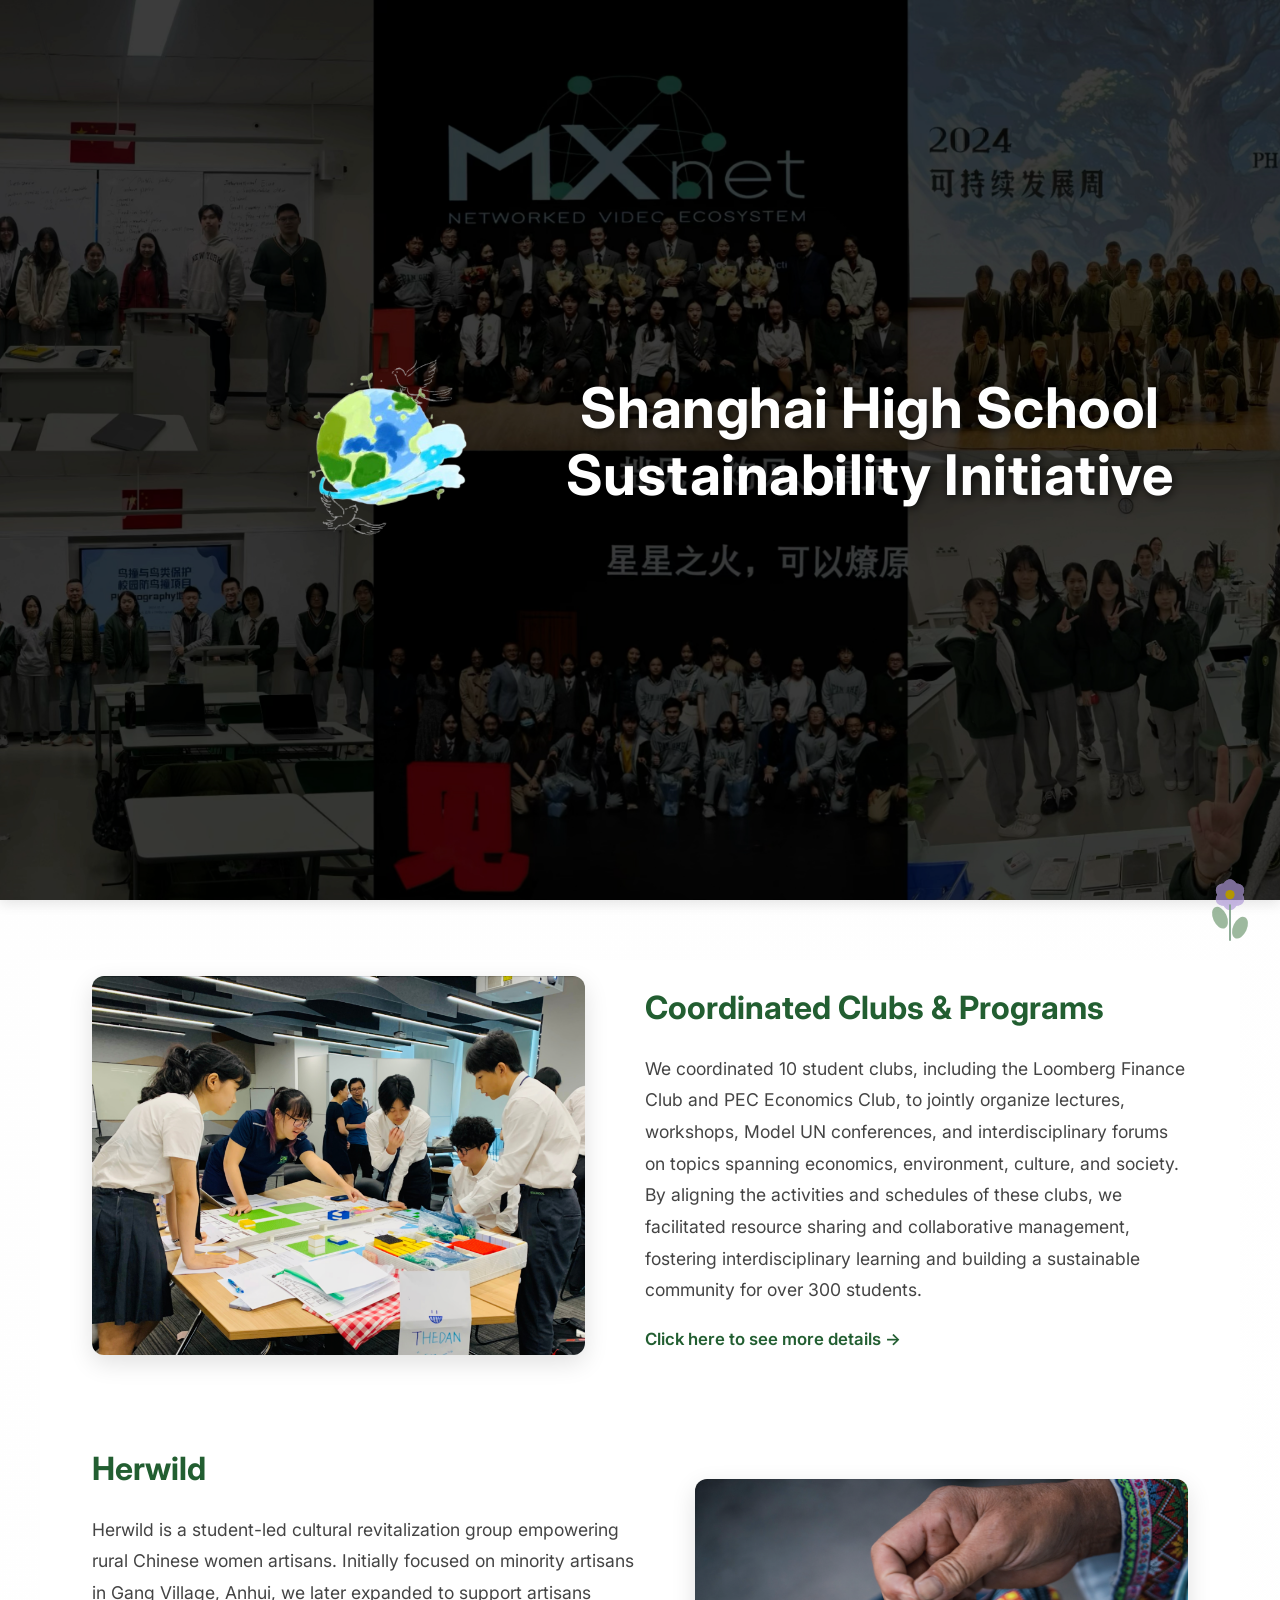
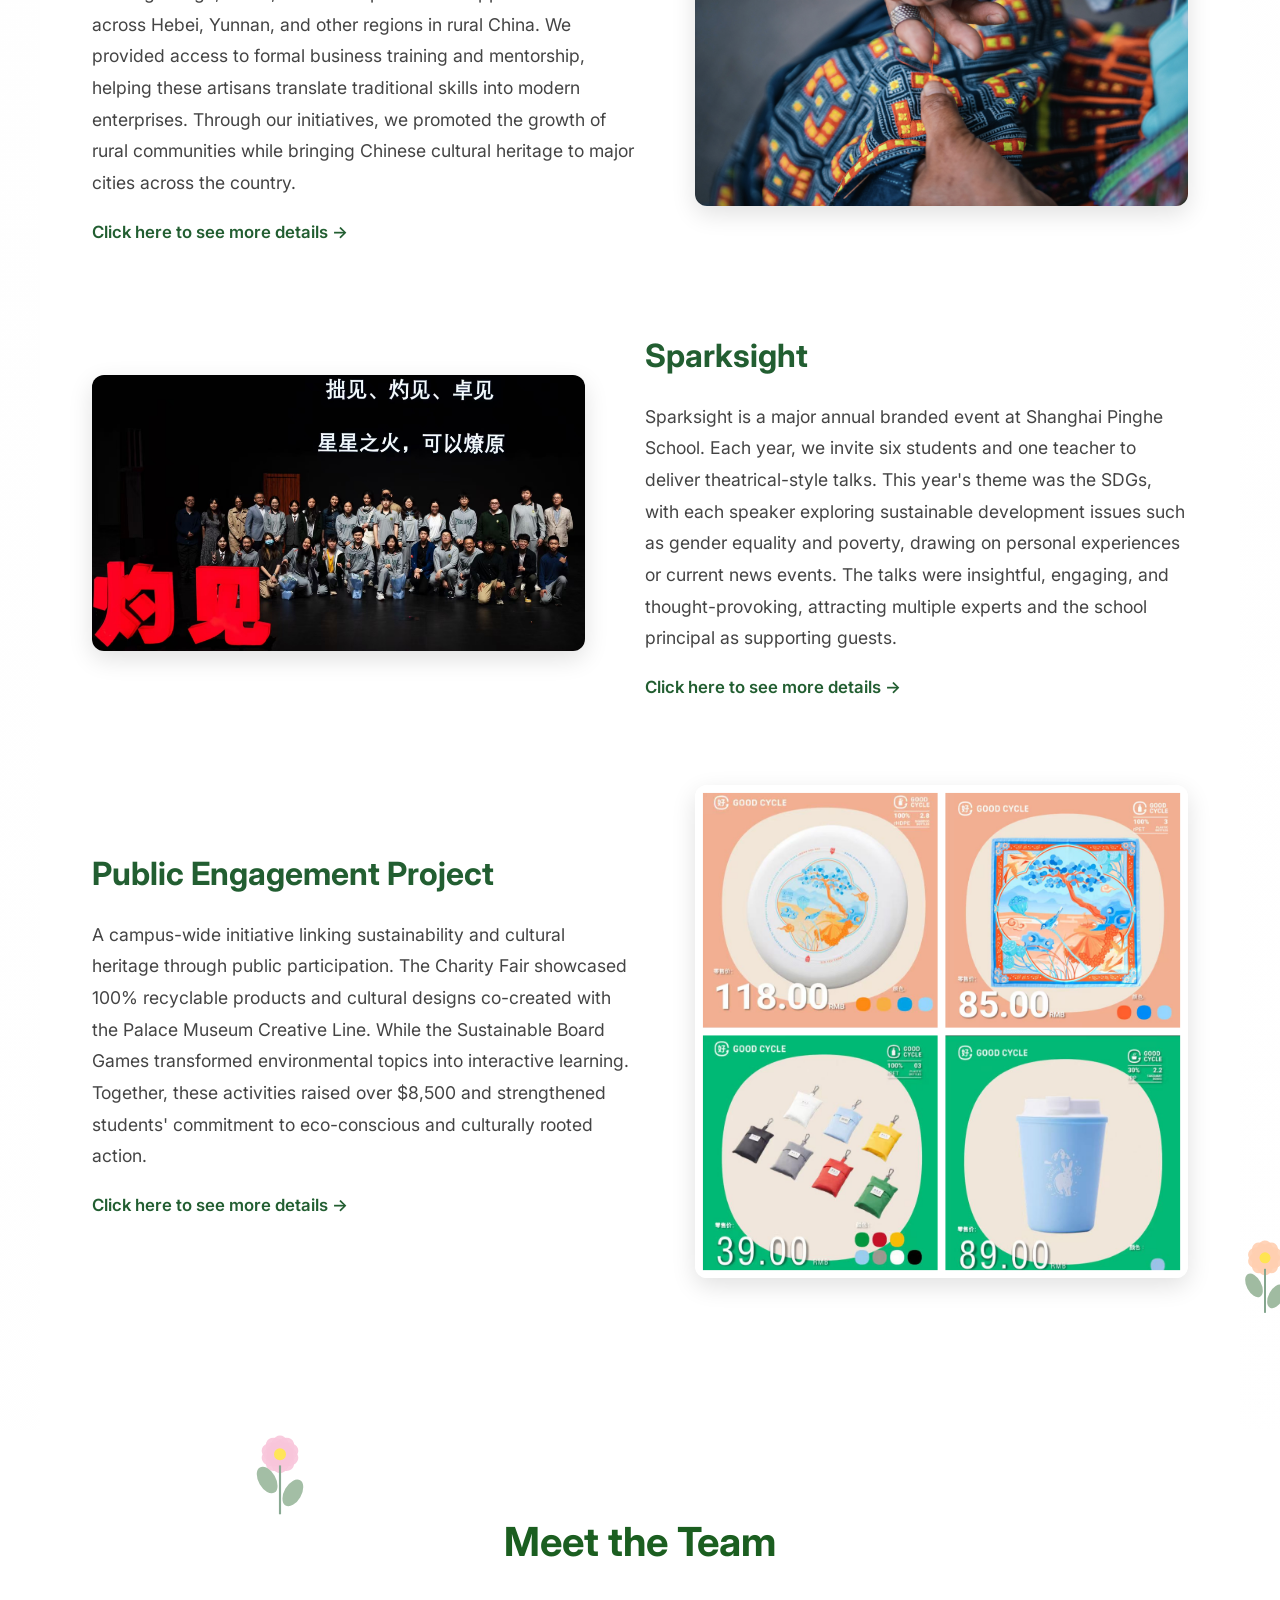
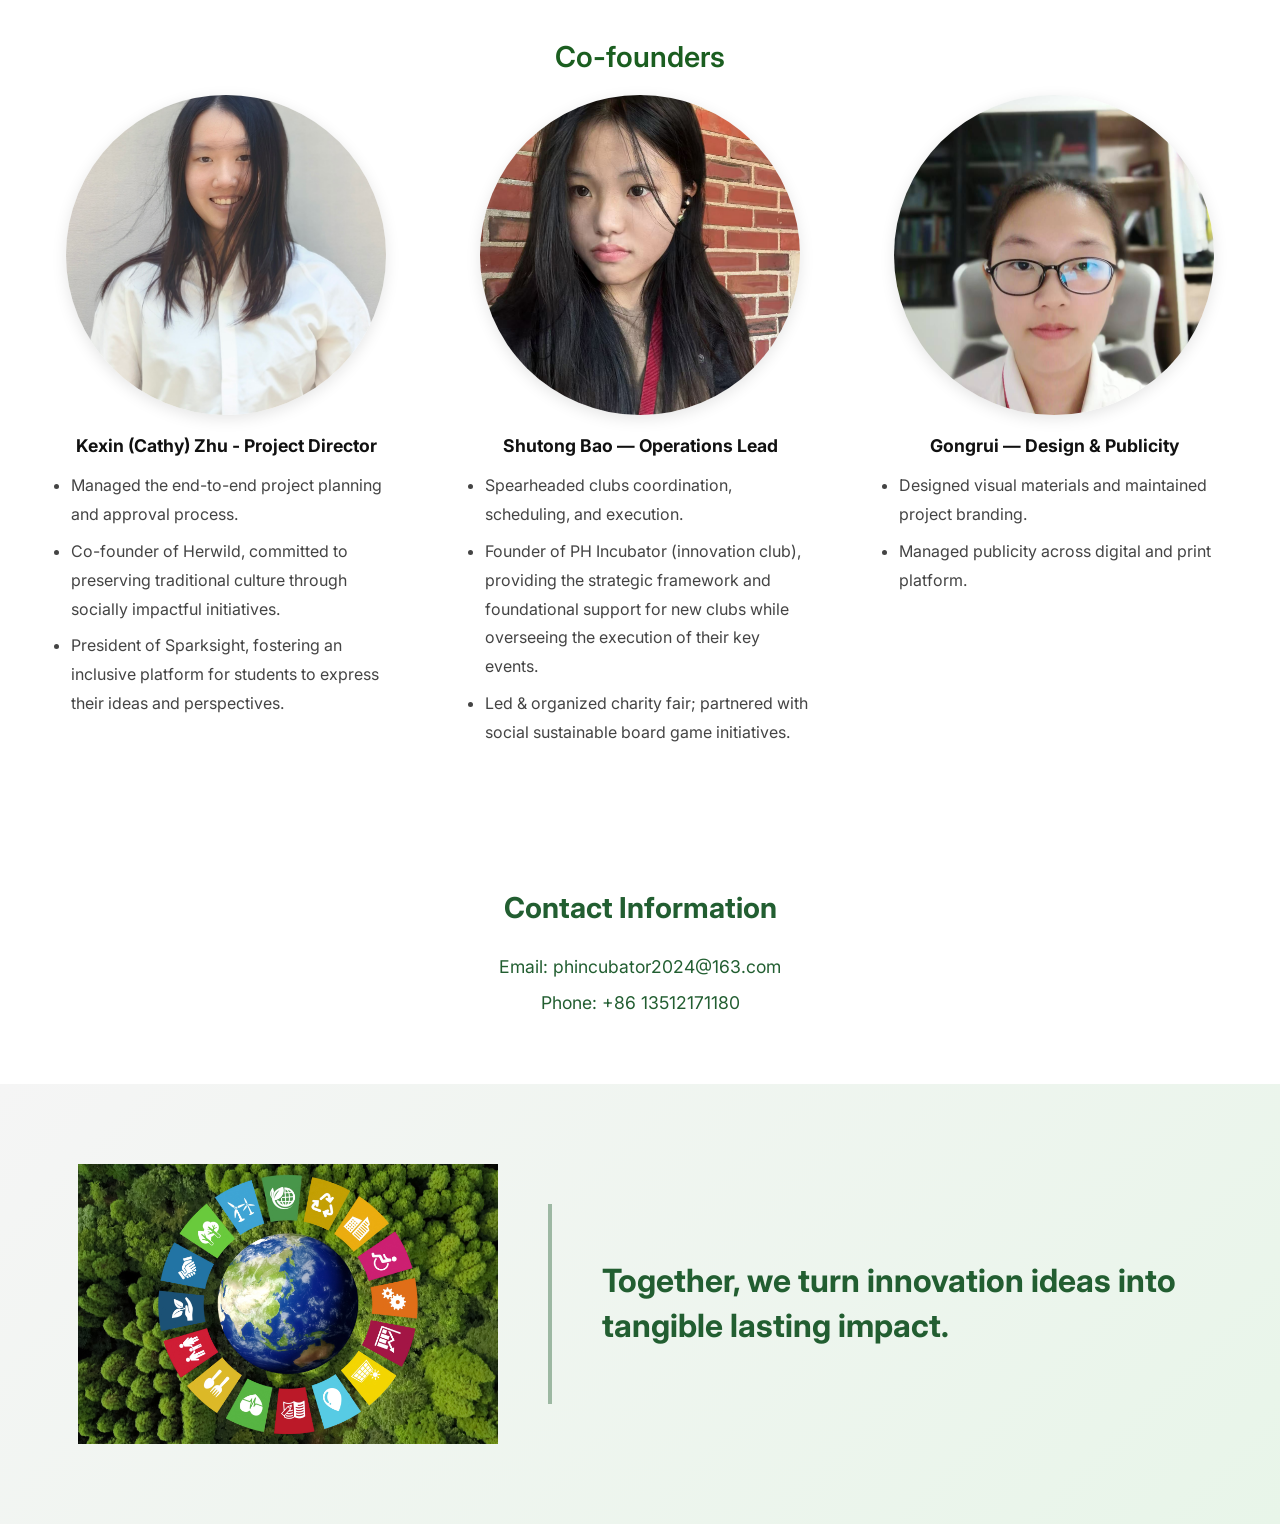
==== commit 24f04e85: "update: some final changes" ====
--- a/index.html
+++ b/index.html
@@ -706,6 +706,21 @@
             font-weight: 500;
             text-align: left;
             line-height: 1.8;
+            margin-bottom: 10px;
+        }
+        
+        .team-member ul {
+            list-style-type: disc;
+            padding-left: 20px;
+            text-align: left;
+            margin: 0;
+        }
+        
+        .team-member li {
+            font-size: 1rem;
+            line-height: 1.8;
+            margin-bottom: 8px;
+            color: #444;
         }
 
         /* SDGs Footer Banner */
@@ -1007,15 +1022,29 @@
                 <div class="team-grid">
                     <div class="team-member">
                         <img src="jr1.png" alt="Kexin (Cathy) Zhu">
-                        <p><strong>Kexin (Cathy) Zhu - Project Director</strong><br/>Managed the end-to-end project planning and approval process.<br/>Co-founder of Herwild, committed to preserving traditional culture through socially impactful initiatives.<br/>President of Sparksight, fostering an inclusive platform for students to express their ideas and perspectives.</p>
+                        <p><strong>Kexin (Cathy) Zhu - Project Director</strong></p>
+                        <ul>
+                            <li>Managed the end-to-end project planning and approval process.</li>
+                            <li>Co-founder of Herwild, committed to preserving traditional culture through socially impactful initiatives.</li>
+                            <li>President of Sparksight, fostering an inclusive platform for students to express their ideas and perspectives.</li>
+                        </ul>
                     </div>
                     <div class="team-member">
                         <img src="jr2.png" alt="Shutong (Taby) Bao">
-                        <p><strong>Shutong Bao — Operations Lead</strong><br/>Spearheaded clubs coordination, scheduling, and execution.<br/>Founder of PH Incubator (innovation club), providing the strategic framework and foundational support for new clubs while overseeing the execution of their key events.<br/>Led & organized charity fair; partnered with social sustainable board game initiatives.</p>
+                        <p><strong>Shutong Bao — Operations Lead</strong></p>
+                        <ul>
+                            <li>Spearheaded clubs coordination, scheduling, and execution.</li>
+                            <li>Founder of PH Incubator (innovation club), providing the strategic framework and foundational support for new clubs while overseeing the execution of their key events.</li>
+                            <li>Led & organized charity fair; partnered with social sustainable board game initiatives.</li>
+                        </ul>
                     </div>
                     <div class="team-member">
                         <img src="jr3.png" alt="Gong (Yvonne) Rui">
-                        <p><strong>Gongrui — Design & Publicity</strong><br/>Designed visual materials and maintained project branding.<br/>Managed publicity across digital and print platform.</p>
+                        <p><strong>Gongrui — Design & Publicity</strong></p>
+                        <ul>
+                            <li>Designed visual materials and maintained project branding.</li>
+                            <li>Managed publicity across digital and print platform.</li>
+                        </ul>
                     </div>
                 </div>
             </div>
--- a/c1.css
+++ b/c1.css
@@ -396,14 +396,12 @@
 
 .team-contact-section .contact-info h3,
 .team-contact-section .contact-info p {
-  color: #fff !important;
-  text-shadow: 1px 1px 2px rgba(0,0,0,0.7);
+  color: #225e31 !important;
+  text-shadow: none;
 }
 
 .team-contact-section {
-    background-image: url('sb2.png');
-    background-size: cover;
-    background-position: center top;
+    background: #fff;
     padding: 60px 20px;
     color: #111;
 }
